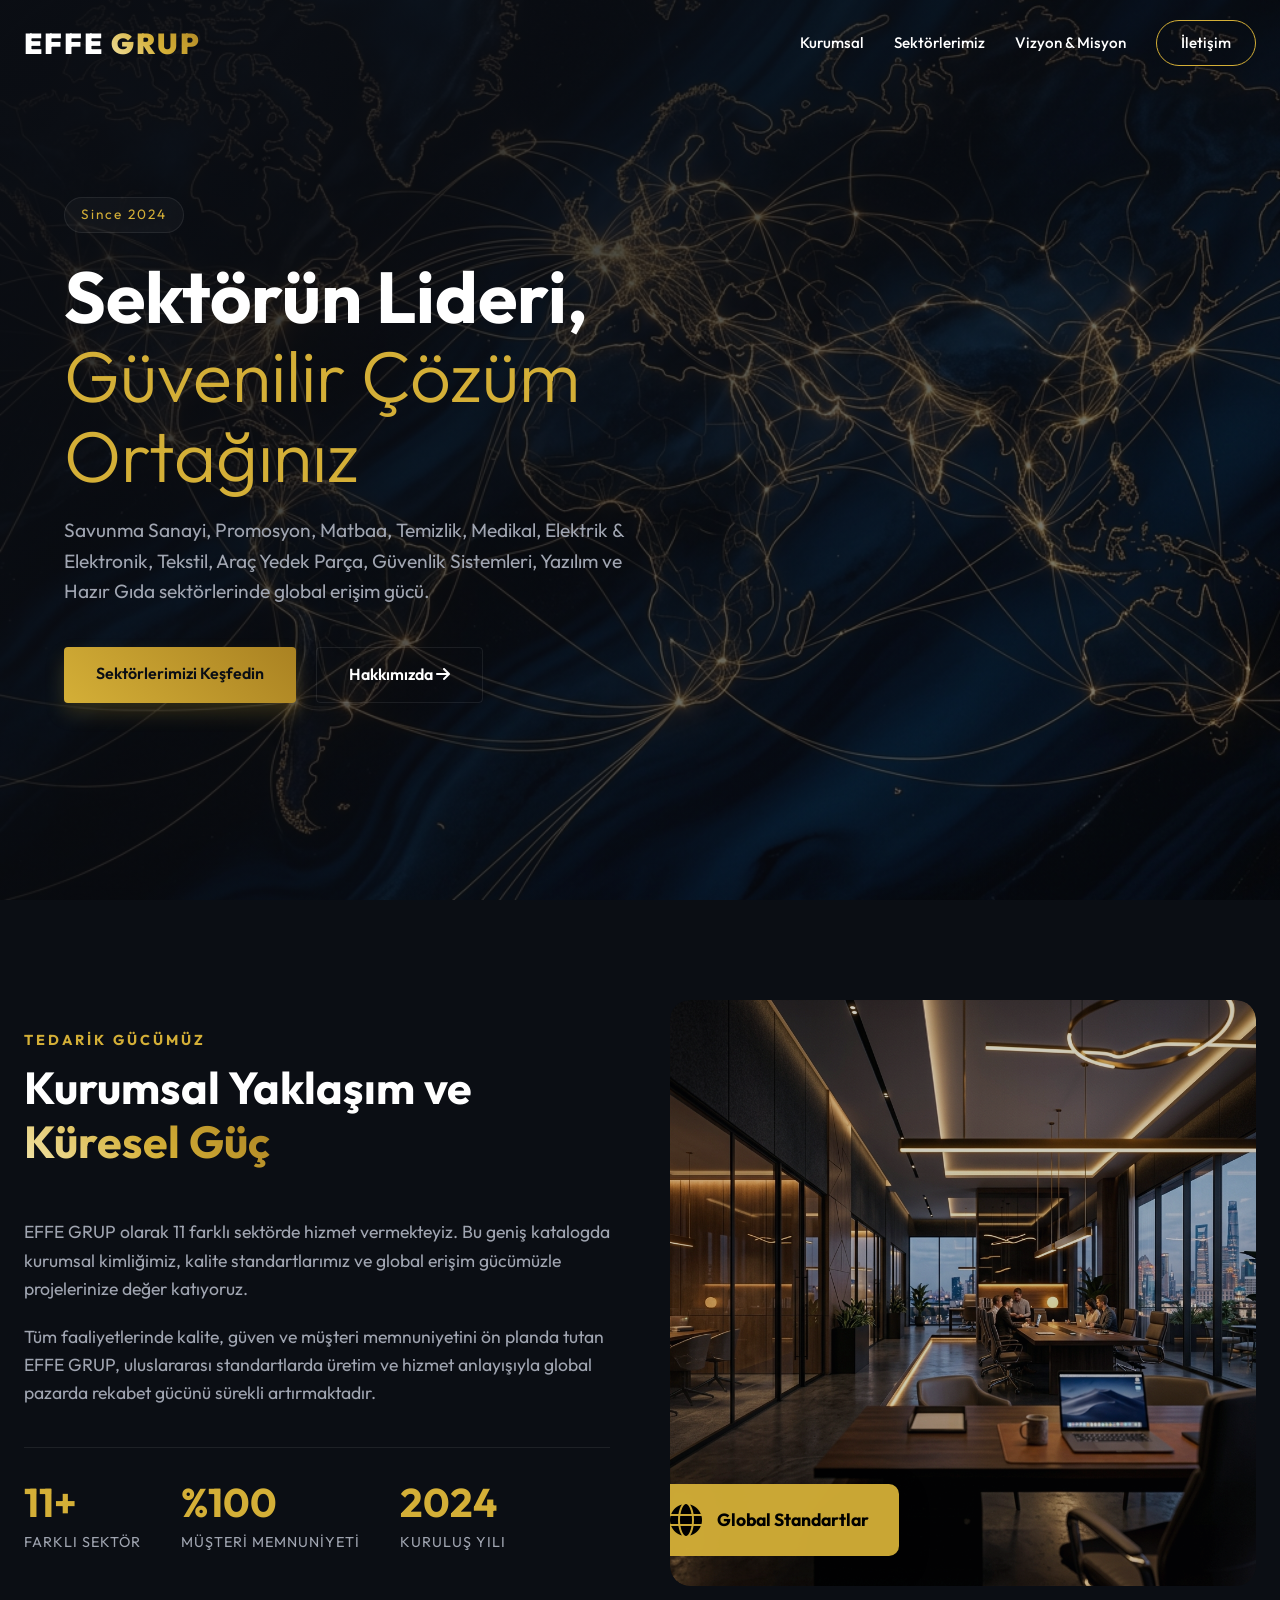
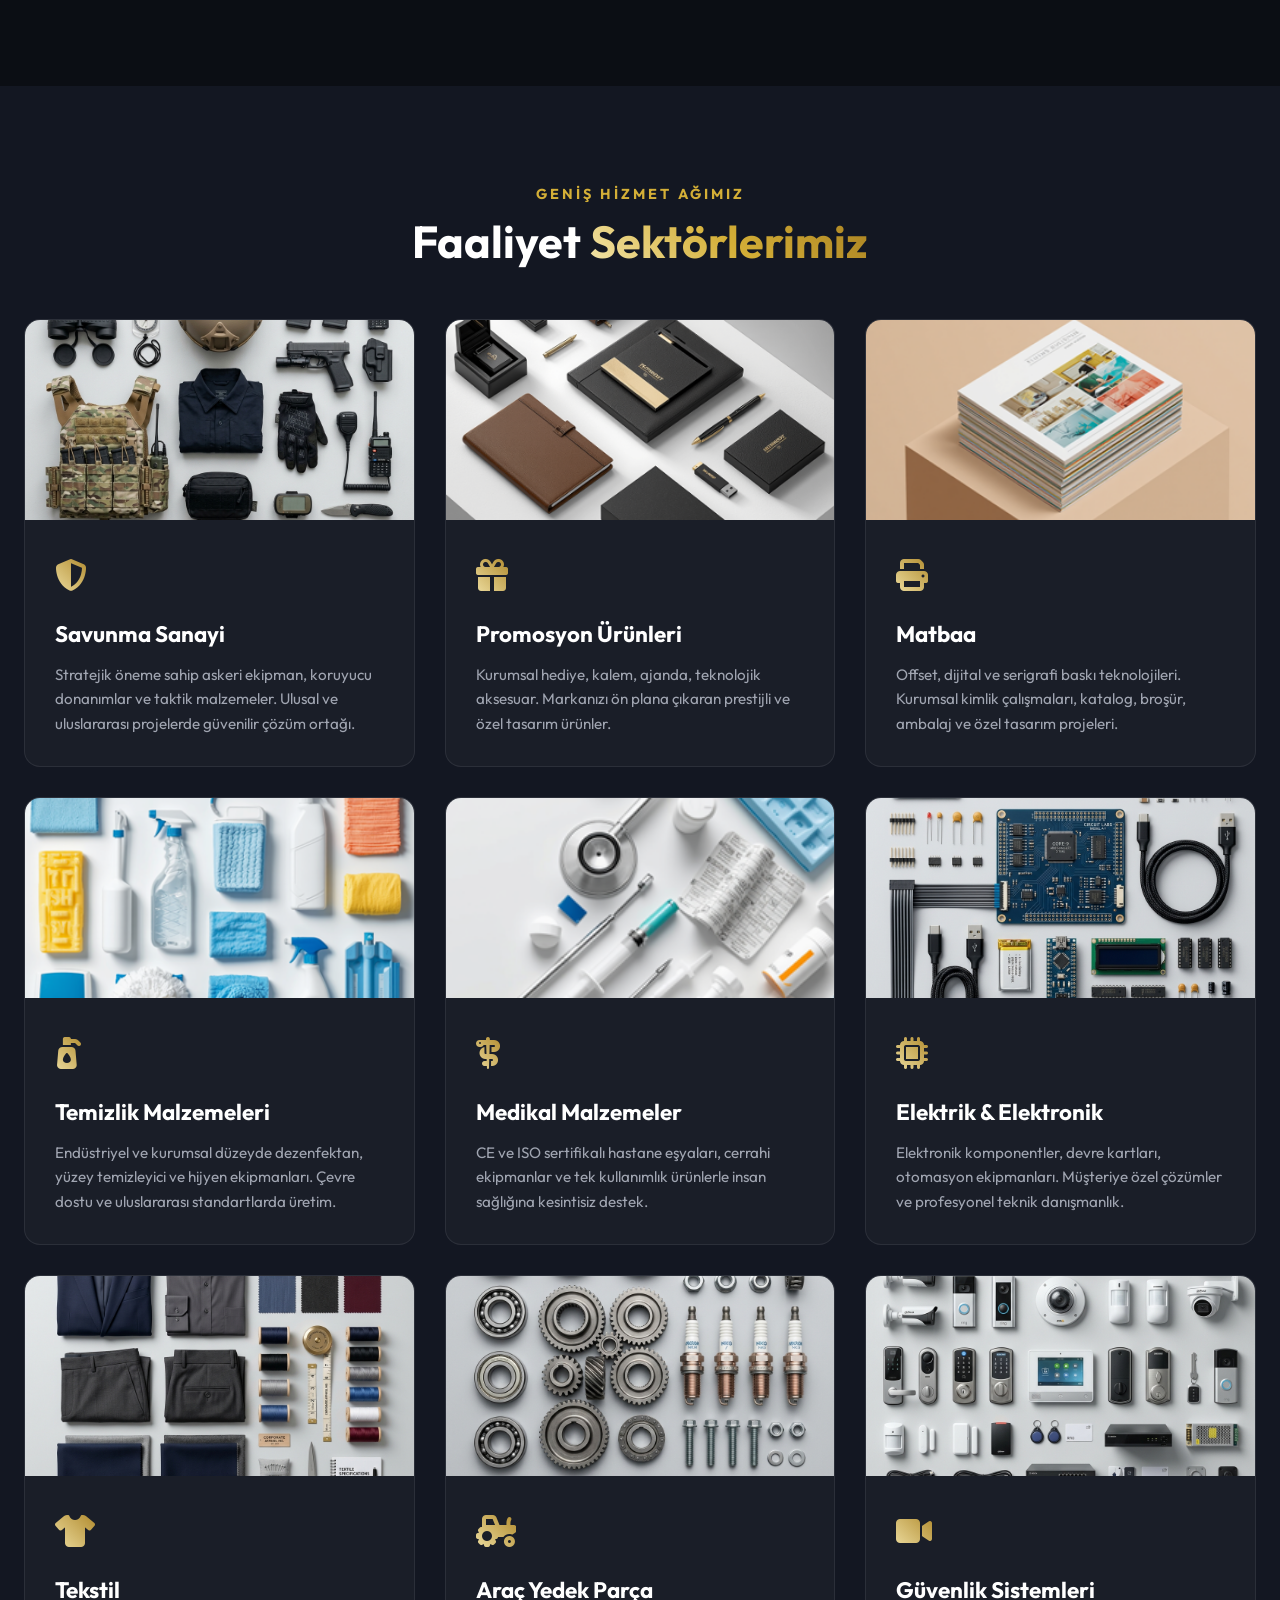
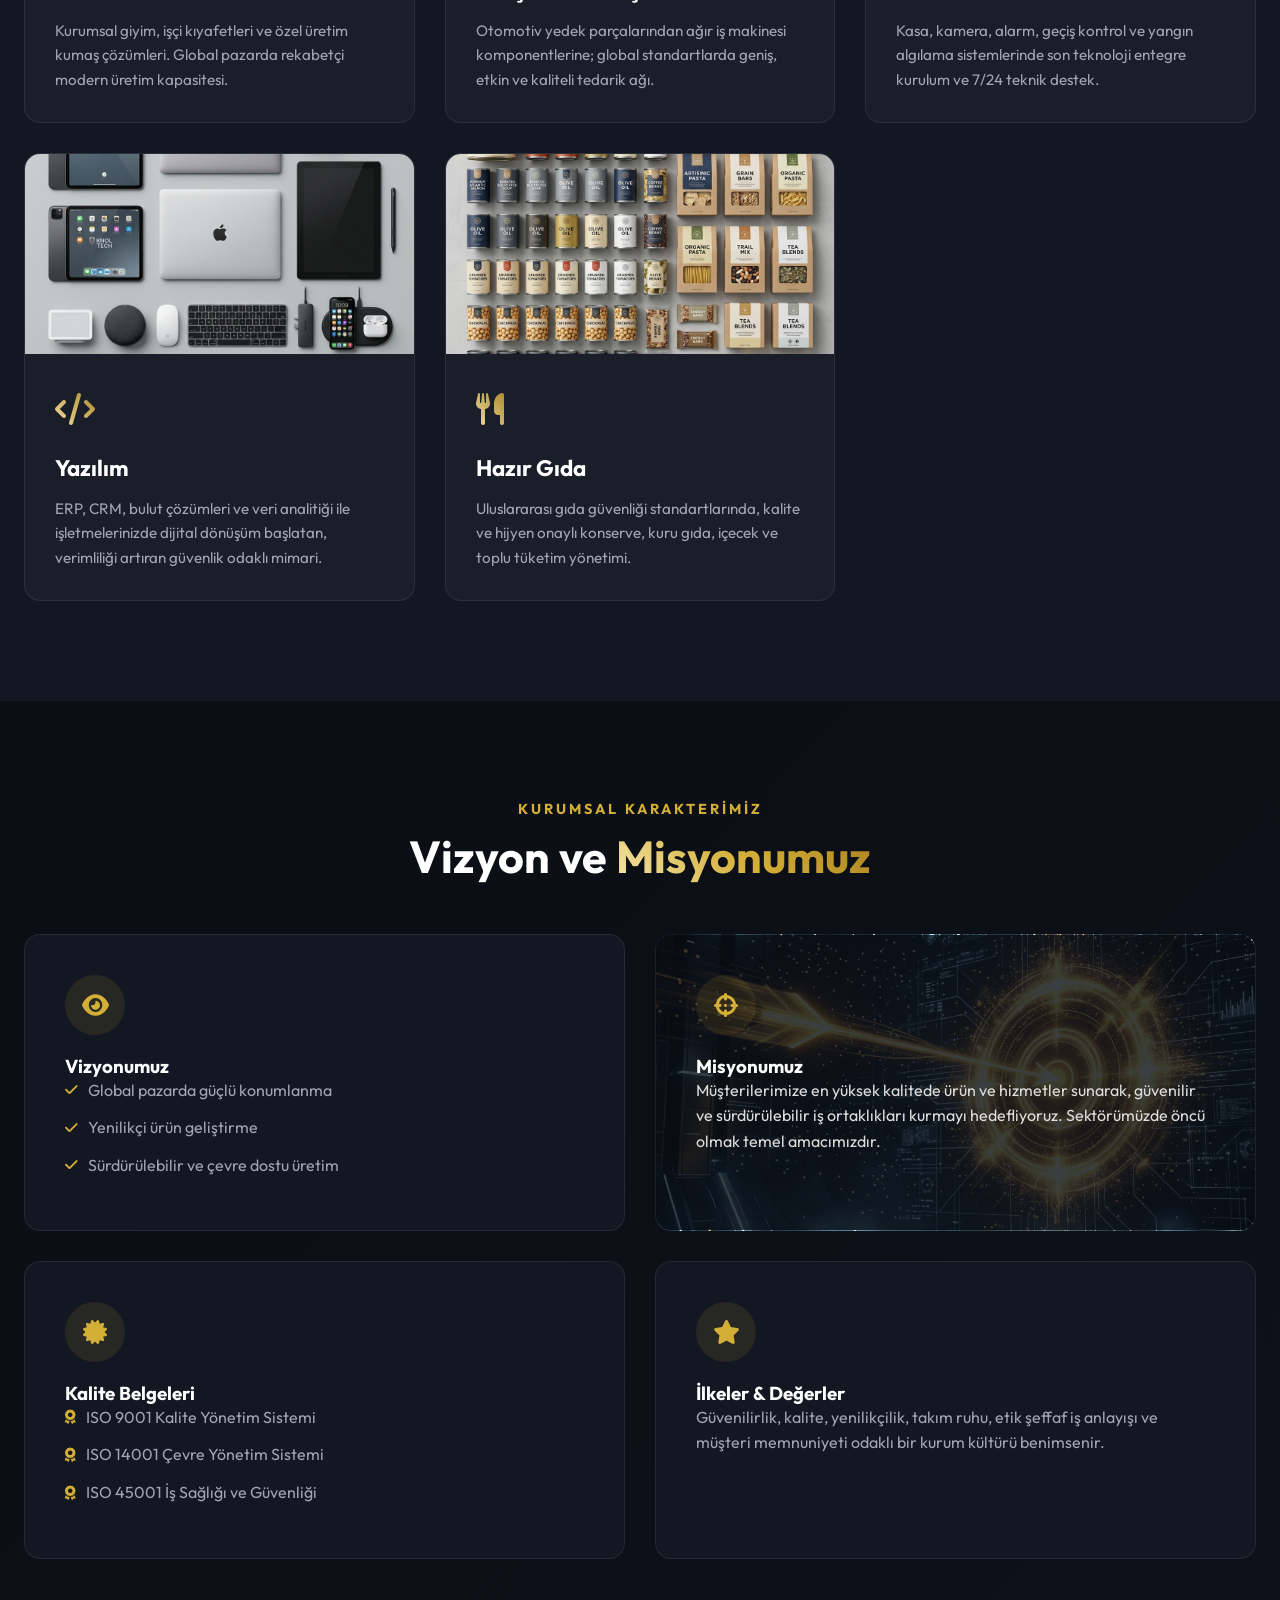
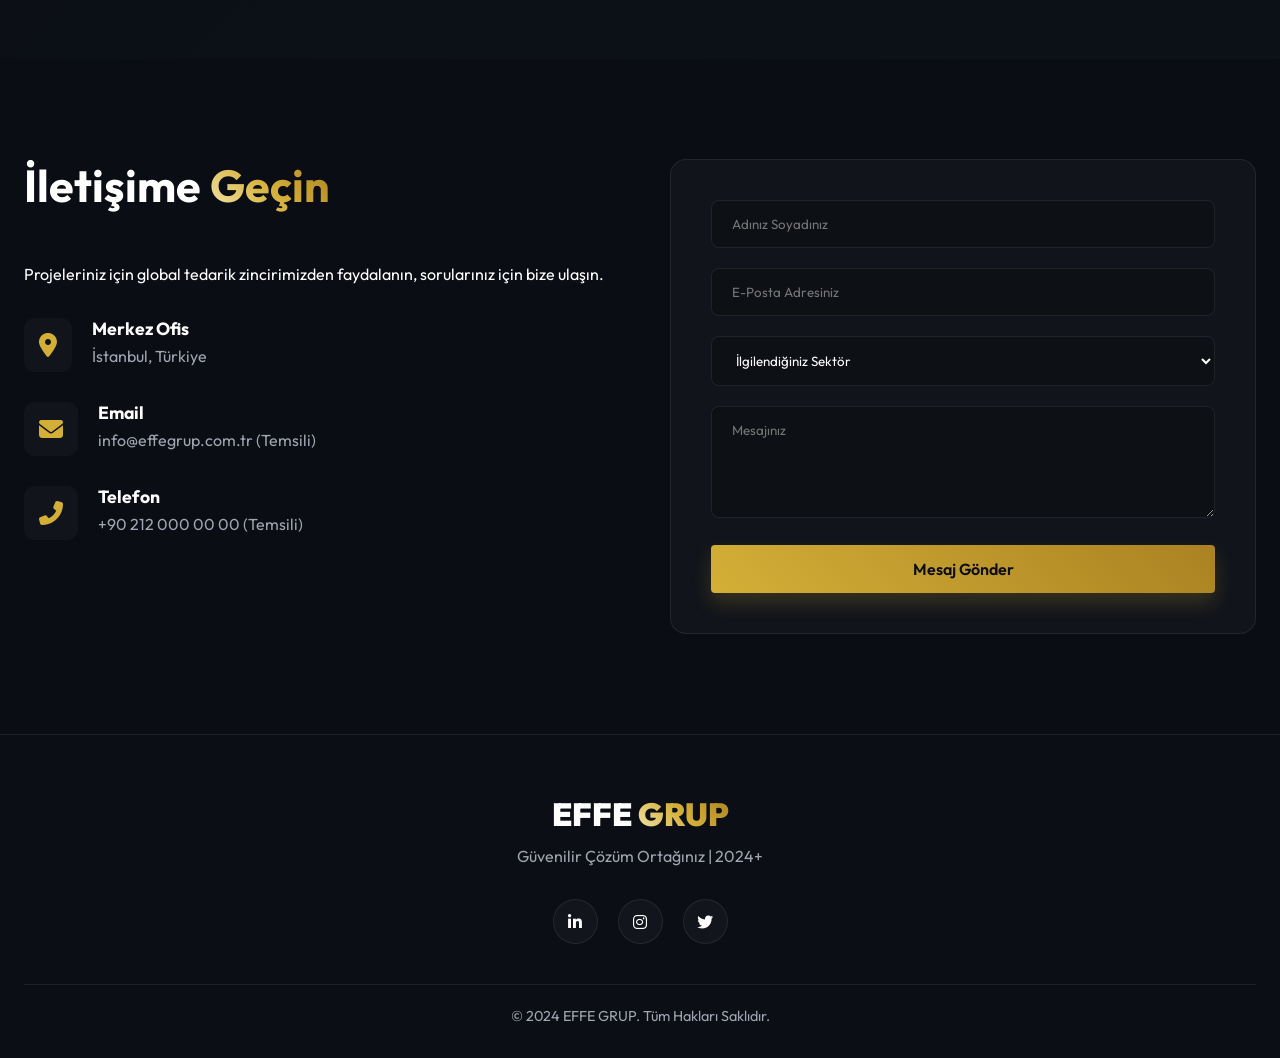
==== index.html @ 2f6cdb15 "Initial commit" ====
<!DOCTYPE html>
<html lang="tr">
<head>
    <meta charset="UTF-8">
    <meta name="viewport" content="width=device-width, initial-scale=1.0">
    <meta name="description" content="EFFE GRUP - Savunma Sanayi, Promosyon, Matbaa, Temizlik, Medikal, Elektrik & Elektronik, Tekstil, Araç Yedek Parça, Güvenlik Sistemleri, Yazılım ve Hazır Gıda sektörlerinde çözüm ortağınız.">
    <title>EFFE GRUP | Global Çözüm Ortağınız</title>
    
    <!-- Google Fonts -->
    <link rel="preconnect" href="https://fonts.googleapis.com">
    <link rel="preconnect" href="https://fonts.gstatic.com" crossorigin>
    <link href="https://fonts.googleapis.com/css2?family=Outfit:wght@300;400;500;700;900&display=swap" rel="stylesheet">
    
    <!-- Font Awesome -->
    <link rel="stylesheet" href="https://cdnjs.cloudflare.com/ajax/libs/font-awesome/6.4.0/css/all.min.css">
    
    <!-- Custom CSS -->
    <link rel="stylesheet" href="css/style.css">
</head>
<body>

    <!-- Navigation -->
    <nav class="navbar">
        <div class="nav-container">
            <a href="#" class="logo">
                <span class="logo-text">EFFE <span class="gold-text">GRUP</span></span>
            </a>
            <div class="nav-links">
                <a href="#kurumsal">Kurumsal</a>
                <a href="#sektorler">Sektörlerimiz</a>
                <a href="#vizyon">Vizyon & Misyon</a>
                <a href="#iletisim" class="btn-outline">İletişim</a>
            </div>
            <div class="mobile-menu-btn">
                <i class="fas fa-bars"></i>
            </div>
        </div>
    </nav>

    <!-- Mobile Nav -->
    <div class="mobile-nav">
        <a href="#kurumsal">Kurumsal</a>
        <a href="#sektorler">Sektörlerimiz</a>
        <a href="#vizyon">Vizyon & Misyon</a>
        <a href="#iletisim">İletişim</a>
    </div>

    <!-- Hero Section -->
    <header class="hero" id="home">
        <div class="hero-bg-overlay"></div>
        <div class="hero-content">
            <div class="badge fade-in-up">Since 2024</div>
            <h1 class="fade-in-up delay-1">Sektörün Lideri,<br><span>Güvenilir Çözüm Ortağınız</span></h1>
            <p class="fade-in-up delay-2">Savunma Sanayi, Promosyon, Matbaa, Temizlik, Medikal, Elektrik & Elektronik, Tekstil, Araç Yedek Parça, Güvenlik Sistemleri, Yazılım ve Hazır Gıda sektörlerinde global erişim gücü.</p>
            <div class="hero-buttons fade-in-up delay-3">
                <a href="#sektorler" class="btn-primary">Sektörlerimizi Keşfedin</a>
                <a href="#kurumsal" class="btn-secondary">Hakkımızda <i class="fas fa-arrow-right"></i></a>
            </div>
        </div>
    </header>

    <!-- Kurumsal (About) Section -->
    <section id="kurumsal" class="about section-padding">
        <div class="container">
            <div class="about-grid">
                <div class="about-text slide-in-left">
                    <h4 class="section-subtitle">TEDARİK GÜCÜMÜZ</h4>
                    <h2 class="section-title">Kurumsal Yaklaşım ve <span class="gold-text">Küresel Güç</span></h2>
                    <p class="about-desc">EFFE GRUP olarak 11 farklı sektörde hizmet vermekteyiz. Bu geniş katalogda kurumsal kimliğimiz, kalite standartlarımız ve global erişim gücümüzle projelerinize değer katıyoruz.</p>
                    <p class="about-desc">Tüm faaliyetlerinde kalite, güven ve müşteri memnuniyetini ön planda tutan EFFE GRUP, uluslararası standartlarda üretim ve hizmet anlayışıyla global pazarda rekabet gücünü sürekli artırmaktadır.</p>
                    <div class="about-stats">
                        <div class="stat-item">
                            <h3>11+</h3>
                            <p>Farklı Sektör</p>
                        </div>
                        <div class="stat-item">
                            <h3>%100</h3>
                            <p>Müşteri Memnuniyeti</p>
                        </div>
                        <div class="stat-item">
                            <h3>2024</h3>
                            <p>Kuruluş Yılı</p>
                        </div>
                    </div>
                </div>
                <div class="about-image slide-in-right">
                    <img src="assets/about_bg.png" alt="Effe Grup Kurumsal">
                    <div class="image-overlay"></div>
                    <div class="experience-badge">
                        <i class="fas fa-globe"></i>
                        <span>Global Standartlar</span>
                    </div>
                </div>
            </div>
        </div>
    </section>

    <!-- Sektörlerimiz Section -->
    <section id="sektorler" class="sectors section-padding bg-darker">
        <div class="container text-center">
            <h4 class="section-subtitle">GENİŞ HİZMET AĞIMIZ</h4>
            <h2 class="section-title">Faaliyet <span class="gold-text">Sektörlerimiz</span></h2>
            <div class="sector-grid">
                
                <!-- Sector 1 -->
                <div class="sector-card scale-in">
                    <div class="sector-card-image">
                        <img src="assets/savunma.png" alt="Savunma">
                    </div>
                    <div class="sector-card-content">
                        <div class="card-icon"><i class="fas fa-shield-halved"></i></div>
                        <h3>Savunma Sanayi</h3>
                        <p>Stratejik öneme sahip askeri ekipman, koruyucu donanımlar ve taktik malzemeler. Ulusal ve uluslararası projelerde güvenilir çözüm ortağı.</p>
                    </div>
                </div>
                
                <!-- Sector 2 -->
                <div class="sector-card scale-in">
                    <div class="sector-card-image">
                        <img src="assets/promosyon.png" alt="Promosyon Ürünleri">
                    </div>
                    <div class="sector-card-content">
                        <div class="card-icon"><i class="fas fa-gift"></i></div>
                        <h3>Promosyon Ürünleri</h3>
                        <p>Kurumsal hediye, kalem, ajanda, teknolojik aksesuar. Markanızı ön plana çıkaran prestijli ve özel tasarım ürünler.</p>
                    </div>
                </div>
                
                <!-- Sector 3 -->
                <div class="sector-card scale-in">
                    <div class="sector-card-image">
                        <img src="assets/matbaa.png" alt="Matbaa">
                    </div>
                    <div class="sector-card-content">
                        <div class="card-icon"><i class="fas fa-print"></i></div>
                        <h3>Matbaa</h3>
                        <p>Offset, dijital ve serigrafi baskı teknolojileri. Kurumsal kimlik çalışmaları, katalog, broşür, ambalaj ve özel tasarım projeleri.</p>
                    </div>
                </div>
                
                <!-- Sector 4 -->
                <div class="sector-card scale-in">
                    <div class="sector-card-image">
                        <img src="assets/temizlik_2.png" alt="Temizlik Malzemeleri">
                    </div>
                    <div class="sector-card-content">
                        <div class="card-icon"><i class="fas fa-pump-soap"></i></div>
                        <h3>Temizlik Malzemeleri</h3>
                        <p>Endüstriyel ve kurumsal düzeyde dezenfektan, yüzey temizleyici ve hijyen ekipmanları. Çevre dostu ve uluslararası standartlarda üretim.</p>
                    </div>
                </div>
                
                <!-- Sector 5 -->
                <div class="sector-card scale-in">
                    <div class="sector-card-image">
                        <img src="assets/medikal.png" alt="Medikal Malzemeler">
                    </div>
                    <div class="sector-card-content">
                        <div class="card-icon"><i class="fas fa-staff-snake"></i></div>
                        <h3>Medikal Malzemeler</h3>
                        <p>CE ve ISO sertifikalı hastane eşyaları, cerrahi ekipmanlar ve tek kullanımlık ürünlerle insan sağlığına kesintisiz destek.</p>
                    </div>
                </div>
                
                <!-- Sector 6 -->
                <div class="sector-card scale-in">
                    <div class="sector-card-image">
                        <img src="assets/elektronik.png" alt="Elektrik & Elektronik">
                    </div>
                    <div class="sector-card-content">
                        <div class="card-icon"><i class="fas fa-microchip"></i></div>
                        <h3>Elektrik & Elektronik</h3>
                        <p>Elektronik komponentler, devre kartları, otomasyon ekipmanları. Müşteriye özel çözümler ve profesyonel teknik danışmanlık.</p>
                    </div>
                </div>
                
                <!-- Sector 7 -->
                <div class="sector-card scale-in">
                    <div class="sector-card-image">
                        <img src="assets/tekstil.png" alt="Tekstil">
                    </div>
                    <div class="sector-card-content">
                        <div class="card-icon"><i class="fas fa-shirt"></i></div>
                        <h3>Tekstil</h3>
                        <p>Kurumsal giyim, işçi kıyafetleri ve özel üretim kumaş çözümleri. Global pazarda rekabetçi modern üretim kapasitesi.</p>
                    </div>
                </div>
                
                <!-- Sector 8 -->
                <div class="sector-card scale-in">
                    <div class="sector-card-image">
                        <img src="assets/arac.png" alt="Araç Yedek Parça">
                    </div>
                    <div class="sector-card-content">
                        <div class="card-icon"><i class="fas fa-tractor"></i></div>
                        <h3>Araç Yedek Parça</h3>
                        <p>Otomotiv yedek parçalarından ağır iş makinesi komponentlerine; global standartlarda geniş, etkin ve kaliteli tedarik ağı.</p>
                    </div>
                </div>
                
                <!-- Sector 9 -->
                <div class="sector-card scale-in">
                    <div class="sector-card-image">
                        <img src="assets/guvenlik.png" alt="Güvenlik Sistemleri">
                    </div>
                    <div class="sector-card-content">
                        <div class="card-icon"><i class="fas fa-video"></i></div>
                        <h3>Güvenlik Sistemleri</h3>
                        <p>Kasa, kamera, alarm, geçiş kontrol ve yangın algılama sistemlerinde son teknoloji entegre kurulum ve 7/24 teknik destek.</p>
                    </div>
                </div>
                
                <!-- Sector 10 -->
                <div class="sector-card scale-in">
                    <div class="sector-card-image">
                        <img src="assets/yazilim.png" alt="Yazılım">
                    </div>
                    <div class="sector-card-content">
                        <div class="card-icon"><i class="fas fa-code"></i></div>
                        <h3>Yazılım</h3>
                        <p>ERP, CRM, bulut çözümleri ve veri analitiği ile işletmelerinizde dijital dönüşüm başlatan, verimliliği artıran güvenlik odaklı mimari.</p>
                    </div>
                </div>
                
                <!-- Sector 11 -->
                <div class="sector-card scale-in">
                    <div class="sector-card-image">
                        <img src="assets/gida.png" alt="Hazır Gıda">
                    </div>
                    <div class="sector-card-content">
                        <div class="card-icon"><i class="fas fa-utensils"></i></div>
                        <h3>Hazır Gıda</h3>
                        <p>Uluslararası gıda güvenliği standartlarında, kalite ve hijyen onaylı konserve, kuru gıda, içecek ve toplu tüketim yönetimi.</p>
                    </div>
                </div>

            </div>
        </div>
    </section>

    <!-- Strategy / Vision / Mission -->
    <section id="vizyon" class="vision section-padding" style="background: url('assets/vision_bg.png') center/cover no-repeat fixed; position: relative;">
        <div class="hero-bg-overlay" style="background: linear-gradient(135deg, rgba(11,14,20,0.95) 0%, rgba(13,17,25,0.85) 100%);"></div>
        <div class="container" style="position: relative; z-index: 2;">
            
            <div class="text-center" style="margin-bottom: 50px;">
                <h4 class="section-subtitle fade-in-up">KURUMSAL KARAKTERİMİZ</h4>
                <h2 class="section-title fade-in-up delay-1">Vizyon ve <span class="gold-text">Misyonumuz</span></h2>
            </div>
            
            <div class="vision-grid">
                
                <div class="vision-box fade-in-up">
                    <div class="v-icon"><i class="fas fa-eye"></i></div>
                    <h3>Vizyonumuz</h3>
                    <ul class="check-list">
                        <li><i class="fas fa-check"></i> Global pazarda güçlü konumlanma</li>
                        <li><i class="fas fa-check"></i> Yenilikçi ürün geliştirme</li>
                        <li><i class="fas fa-check"></i> Sürdürülebilir ve çevre dostu üretim</li>
                    </ul>
                </div>
                
                <div class="vision-box fade-in-up delay-1" style="background: url('assets/mission_bg.png') center/cover no-repeat; overflow: hidden; position: relative;">
                    <div style="position: absolute; inset: 0; background: rgba(11,14,20,0.80); z-index: 1;"></div>
                    <div style="position: relative; z-index: 2;">
                        <div class="v-icon"><i class="fas fa-crosshairs"></i></div>
                        <h3>Misyonumuz</h3>
                        <p class="mission-text" style="color: #ddd;">Müşterilerimize en yüksek kalitede ürün ve hizmetler sunarak, güvenilir ve sürdürülebilir iş ortaklıkları kurmayı hedefliyoruz. Sektörümüzde öncü olmak temel amacımızdır.</p>
                    </div>
                </div>

                <div class="vision-box fade-in-up delay-2">
                    <div class="v-icon"><i class="fas fa-certificate"></i></div>
                    <h3>Kalite Belgeleri</h3>
                    <ul class="check-list">
                        <li><i class="fas fa-award"></i> ISO 9001 Kalite Yönetim Sistemi</li>
                        <li><i class="fas fa-award"></i> ISO 14001 Çevre Yönetim Sistemi</li>
                        <li><i class="fas fa-award"></i> ISO 45001 İş Sağlığı ve Güvenliği</li>
                    </ul>
                </div>
                
                <div class="vision-box fade-in-up delay-3">
                    <div class="v-icon"><i class="fas fa-star"></i></div>
                    <h3>İlkeler & Değerler</h3>
                    <p class="mission-text">Güvenilirlik, kalite, yenilikçilik, takım ruhu, etik şeffaf iş anlayışı ve müşteri memnuniyeti odaklı bir kurum kültürü benimsenir.</p>
                </div>

            </div>
        </div>
    </section>

    <!-- Contact Section -->
    <section id="iletisim" class="contact section-padding" style="background: url('assets/contact_bg.png') center/cover no-repeat fixed; position: relative;">
        <div class="hero-bg-overlay" style="background: rgba(11,14,20,0.85); backdrop-filter: blur(4px);"></div>
        <div class="container" style="position: relative; z-index: 2;">
            <div class="contact-wrapper">
                <div class="contact-info slide-in-left">
                    <h2 class="section-title">İletişime <span class="gold-text">Geçin</span></h2>
                    <p>Projeleriniz için global tedarik zincirimizden faydalanın, sorularınız için bize ulaşın.</p>
                    
                    <div class="info-items">
                        <div class="info-item">
                            <i class="fas fa-map-marker-alt"></i>
                            <div>
                                <h4>Merkez Ofis</h4>
                                <p>İstanbul, Türkiye</p>
                            </div>
                        </div>
                        <div class="info-item">
                            <i class="fas fa-envelope"></i>
                            <div>
                                <h4>Email</h4>
                                <p>info@effegrup.com.tr (Temsili)</p>
                            </div>
                        </div>
                        <div class="info-item">
                            <i class="fas fa-phone-alt"></i>
                            <div>
                                <h4>Telefon</h4>
                                <p>+90 212 000 00 00 (Temsili)</p>
                            </div>
                        </div>
                    </div>
                </div>
                
                <div class="contact-form-container slide-in-right">
                    <form class="contact-form">
                        <div class="form-group">
                            <input type="text" placeholder="Adınız Soyadınız" required>
                        </div>
                        <div class="form-group">
                            <input type="email" placeholder="E-Posta Adresiniz" required>
                        </div>
                        <div class="form-group">
                            <select required>
                                <option value="" disabled selected>İlgilendiğiniz Sektör</option>
                                <option value="savunma">Savunma Sanayi</option>
                                <option value="promosyon">Promosyon Ürünleri</option>
                                <option value="medikal">Medikal</option>
                                <option value="diger">Diğer</option>
                            </select>
                        </div>
                        <div class="form-group">
                            <textarea placeholder="Mesajınız" rows="5" required></textarea>
                        </div>
                        <button type="submit" class="btn-primary" style="width: 100%;">Mesaj Gönder</button>
                    </form>
                </div>
            </div>
        </div>
    </section>

    <!-- Footer -->
    <footer class="footer">
        <div class="container text-center">
            <h2 class="footer-logo">EFFE <span class="gold-text">GRUP</span></h2>
            <p class="footer-desc">Güvenilir Çözüm Ortağınız | 2024+</p>
            <div class="social-links">
                <a href="#"><i class="fab fa-linkedin-in"></i></a>
                <a href="#"><i class="fab fa-instagram"></i></a>
                <a href="#"><i class="fab fa-twitter"></i></a>
            </div>
            <div class="copyright">
                <p>&copy; 2024 EFFE GRUP. Tüm Hakları Saklıdır.</p>
            </div>
        </div>
    </footer>

    <script src="js/main.js"></script>
</body>
</html>
---- css/style.css ----
/* CSS Variables */
:root {
    --bg-main: #0B0E14; /* Deep obsidian blue/black */
    --bg-secondary: #131722;
    --gold: #D4AF37;
    --gold-light: #F3E5AB;
    --gold-dark: #AA8222;
    --text-primary: #FFFFFF;
    --text-secondary: #A0A5B1;
    --glass-bg: rgba(255, 255, 255, 0.03);
    --glass-border: rgba(255, 255, 255, 0.08);
    --transition: all 0.4s cubic-bezier(0.25, 0.8, 0.25, 1);
}

/* Reset & Base */
* {
    margin: 0;
    padding: 0;
    box-sizing: border-box;
    font-family: 'Outfit', sans-serif;
}

html {
    scroll-behavior: smooth;
}

body {
    background-color: var(--bg-main);
    color: var(--text-primary);
    line-height: 1.6;
    overflow-x: hidden;
}

h1, h2, h3, h4 {
    font-weight: 700;
    line-height: 1.2;
}

a {
    text-decoration: none;
    color: inherit;
    transition: var(--transition);
}

ul {
    list-style: none;
}

.container {
    max-width: 1280px;
    margin: 0 auto;
    padding: 0 24px;
}

.text-center {
    text-align: center;
}

.gold-text {
    color: var(--gold);
    display: inline-block;
    background: linear-gradient(45deg, var(--gold-light), var(--gold), var(--gold-dark));
    -webkit-background-clip: text;
    -webkit-text-fill-color: transparent;
}

.section-padding {
    padding: 100px 0;
}

.bg-darker {
    background-color: var(--bg-secondary);
}

/* Typography Utility */
.section-subtitle {
    font-size: 0.9rem;
    letter-spacing: 3px;
    color: var(--gold);
    text-transform: uppercase;
    margin-bottom: 12px;
}

.section-title {
    font-size: 2.8rem;
    margin-bottom: 50px;
}

/* Buttons */
.btn-primary, .btn-secondary, .btn-outline {
    display: inline-block;
    padding: 14px 32px;
    border-radius: 4px;
    font-weight: 600;
    font-size: 1rem;
    cursor: pointer;
    transition: var(--transition);
    border: none;
}

.btn-primary {
    background: linear-gradient(45deg, var(--gold), var(--gold-dark));
    color: var(--bg-main);
    box-shadow: 0 10px 20px rgba(212, 175, 55, 0.2);
}

.btn-primary:hover {
    transform: translateY(-3px);
    box-shadow: 0 15px 25px rgba(212, 175, 55, 0.4);
}

.btn-secondary {
    background: transparent;
    color: var(--text-primary);
    border: 1px solid var(--glass-border);
}

.btn-secondary:hover {
    background: var(--glass-bg);
    border-color: var(--gold);
    color: var(--gold);
}

.btn-outline {
    border: 1px solid var(--gold);
    color: var(--gold);
    padding: 10px 24px;
    border-radius: 50px;
}

.btn-outline:hover {
    background: var(--gold);
    color: var(--bg-main);
}

/* Navigation */
.navbar {
    position: fixed;
    top: 0;
    width: 100%;
    z-index: 1000;
    padding: 20px 0;
    transition: var(--transition);
    background: transparent;
}

.navbar.scrolled {
    background: rgba(11, 14, 20, 0.9);
    backdrop-filter: blur(10px);
    padding: 15px 0;
    box-shadow: 0 4px 30px rgba(0, 0, 0, 0.5);
    border-bottom: 1px solid var(--glass-border);
}

.nav-container {
    display: flex;
    justify-content: space-between;
    align-items: center;
    max-width: 1280px;
    margin: 0 auto;
    padding: 0 24px;
}

.logo-text {
    font-size: 1.8rem;
    font-weight: 900;
    letter-spacing: 2px;
}

.nav-links {
    display: flex;
    gap: 30px;
    align-items: center;
}

.nav-links a {
    font-size: 0.95rem;
    font-weight: 500;
    color: var(--text-primary);
}

.nav-links a:hover {
    color: var(--gold);
}

.mobile-menu-btn {
    display: none;
    font-size: 1.5rem;
    cursor: pointer;
    color: var(--gold);
}

.mobile-nav {
    position: fixed;
    top: 0;
    right: -100%;
    width: 300px;
    height: 100vh;
    background: var(--bg-secondary);
    z-index: 999;
    padding-top: 100px;
    box-shadow: -10px 0 30px rgba(0,0,0,0.5);
    transition: var(--transition);
    display: flex;
    flex-direction: column;
    align-items: center;
    gap: 30px;
}

.mobile-nav.active {
    right: 0;
}

.mobile-nav a {
    font-size: 1.2rem;
    font-weight: 600;
}

/* Hero Section */
.hero {
    height: 100vh;
    min-height: 700px;
    display: flex;
    align-items: center;
    position: relative;
    background: url('../assets/hero_bg.png') center/cover no-repeat;
}

.hero-bg-overlay {
    position: absolute;
    inset: 0;
    background: linear-gradient(135deg, rgba(11,14,20,0.95) 0%, rgba(11,14,20,0.4) 100%);
    z-index: 1;
}

.hero-content {
    position: relative;
    z-index: 2;
    max-width: 800px;
    padding: 0 5%;
}

.badge {
    display: inline-block;
    padding: 6px 16px;
    background: var(--glass-bg);
    border: 1px solid var(--glass-border);
    border-radius: 50px;
    font-size: 0.85rem;
    letter-spacing: 2px;
    margin-bottom: 24px;
    color: var(--gold);
}

.hero h1 {
    font-size: 4.5rem;
    margin-bottom: 20px;
    line-height: 1.1;
}

.hero h1 span {
    color: var(--gold);
    font-weight: 300;
}

.hero p {
    font-size: 1.2rem;
    color: var(--text-secondary);
    margin-bottom: 40px;
    max-width: 600px;
}

.hero-buttons {
    display: flex;
    gap: 20px;
}

/* About Section */
.about-grid {
    display: grid;
    grid-template-columns: 1fr 1fr;
    gap: 60px;
    align-items: center;
}

.about-desc {
    font-size: 1.1rem;
    color: var(--text-secondary);
    margin-bottom: 20px;
}

.about-stats {
    display: flex;
    gap: 40px;
    margin-top: 40px;
    border-top: 1px solid var(--glass-border);
    padding-top: 30px;
}

.stat-item h3 {
    font-size: 2.5rem;
    color: var(--gold);
    margin-bottom: 5px;
}

.stat-item p {
    font-size: 0.9rem;
    color: var(--text-secondary);
    text-transform: uppercase;
    letter-spacing: 1px;
}

.about-image {
    position: relative;
    border-radius: 20px;
    overflow: hidden;
}

.about-image img {
    width: 100%;
    height: auto;
    display: block;
    border-radius: 20px;
    opacity: 0.8;
}

.experience-badge {
    position: absolute;
    bottom: 30px;
    left: -30px;
    background: rgba(212, 175, 55, 0.95);
    backdrop-filter: blur(10px);
    padding: 20px 30px;
    border-radius: 10px;
    color: #000;
    display: flex;
    align-items: center;
    gap: 15px;
    font-weight: 700;
    font-size: 1.1rem;
    box-shadow: 0 10px 30px rgba(0,0,0,0.3);
}

.experience-badge i {
    font-size: 2rem;
}

/* Sectors Section */
.sector-grid {
    display: grid;
    grid-template-columns: repeat(auto-fit, minmax(300px, 1fr));
    gap: 30px;
    margin-top: 50px;
}

.sector-card {
    background: var(--glass-bg);
    border: 1px solid var(--glass-border);
    border-radius: 16px;
    text-align: left;
    transition: var(--transition);
    position: relative;
    overflow: hidden;
    display: flex;
    flex-direction: column;
}

.sector-card-image {
    width: 100%;
    height: 200px;
    background-color: rgba(255,255,255,0.02);
    position: relative;
    overflow: hidden;
}

.sector-card-image img {
    width: 100%;
    height: 100%;
    object-fit: cover;
    transition: var(--transition);
}

.sector-card:hover .sector-card-image img {
    transform: scale(1.1);
}

.sector-card-content {
    padding: 30px;
    flex-grow: 1;
}

.sector-card::before {
    content: '';
    position: absolute;
    top: 0;
    left: 0;
    width: 2px;
    height: 0;
    background: var(--gold);
    transition: var(--transition);
    z-index: 10;
}

.sector-card:hover::before {
    height: 100%;
}

.sector-card:hover {
    transform: translateY(-10px);
    background: rgba(255,255,255,0.05);
    border-color: rgba(212, 175, 55, 0.3);
    box-shadow: 0 20px 40px rgba(0,0,0,0.4);
}

.card-icon {
    font-size: 2rem;
    color: var(--gold);
    margin-bottom: 20px;
    background: linear-gradient(45deg, var(--gold-light), var(--gold-dark));
    -webkit-background-clip: text;
    -webkit-text-fill-color: transparent;
    display: inline-block;
}

.sector-card h3 {
    font-size: 1.4rem;
    margin-bottom: 15px;
}

.sector-card p {
    color: var(--text-secondary);
    font-size: 0.95rem;
}

/* Vision / Mission */
.vision-grid {
    display: grid;
    grid-template-columns: repeat(2, 1fr);
    gap: 30px;
}

.vision-box {
    background: var(--bg-secondary);
    padding: 40px;
    border-radius: 16px;
    border: 1px solid var(--glass-border);
    transition: var(--transition);
}

.vision-box:hover {
    border-color: var(--gold);
}

.v-icon {
    width: 60px;
    height: 60px;
    background: rgba(212, 175, 55, 0.1);
    border-radius: 50%;
    display: flex;
    align-items: center;
    justify-content: center;
    font-size: 1.5rem;
    color: var(--gold);
    margin-bottom: 20px;
}

.check-list li {
    margin-bottom: 12px;
    color: var(--text-secondary);
    display: flex;
    align-items: center;
    gap: 10px;
}

.check-list i {
    color: var(--gold);
    font-size: 0.9rem;
}

.mission-text {
    color: var(--text-secondary);
}

/* Contact Section */
.contact-wrapper {
    display: grid;
    grid-template-columns: 1fr 1fr;
    gap: 60px;
}

.info-item {
    display: flex;
    align-items: flex-start;
    gap: 20px;
    margin-top: 30px;
}

.info-item i {
    font-size: 1.5rem;
    color: var(--gold);
    padding: 15px;
    background: var(--glass-bg);
    border-radius: 10px;
}

.info-item h4 {
    margin-bottom: 5px;
    font-size: 1.1rem;
}

.info-item p {
    color: var(--text-secondary);
}

.contact-form-container {
    background: var(--glass-bg);
    border: 1px solid var(--glass-border);
    padding: 40px;
    border-radius: 16px;
}

.form-group {
    margin-bottom: 20px;
}

.form-group input, 
.form-group select, 
.form-group textarea {
    width: 100%;
    padding: 15px 20px;
    background: rgba(0,0,0,0.2);
    border: 1px solid var(--glass-border);
    border-radius: 8px;
    color: var(--text-primary);
    outline: none;
    transition: var(--transition);
    font-family: 'Outfit', sans-serif;
}

.form-group input:focus, 
.form-group select:focus, 
.form-group textarea:focus {
    border-color: var(--gold);
    background: rgba(0,0,0,0.4);
}

/* Footer */
.footer {
    border-top: 1px solid var(--glass-border);
    padding: 60px 0 30px;
}

.footer-logo {
    font-size: 2rem;
    font-weight: 900;
    margin-bottom: 10px;
}

.footer-desc {
    color: var(--text-secondary);
    margin-bottom: 30px;
}

.social-links {
    display: flex;
    justify-content: center;
    gap: 20px;
    margin-bottom: 40px;
}

.social-links a {
    width: 45px;
    height: 45px;
    border-radius: 50%;
    background: var(--glass-bg);
    display: flex;
    align-items: center;
    justify-content: center;
    border: 1px solid var(--glass-border);
}

.social-links a:hover {
    background: var(--gold);
    color: var(--bg-main);
    transform: translateY(-5px);
}

.copyright {
    color: var(--text-secondary);
    font-size: 0.9rem;
    border-top: 1px solid var(--glass-border);
    padding-top: 20px;
}

/* Animations */
.fade-in-up {
    opacity: 0;
    transform: translateY(30px);
    transition: opacity 0.8s ease, transform 0.8s ease;
}

.fade-in-up.active {
    opacity: 1;
    transform: translateY(0);
}

.slide-in-left {
    opacity: 0;
    transform: translateX(-50px);
    transition: opacity 0.8s ease, transform 0.8s ease;
}

.slide-in-right {
    opacity: 0;
    transform: translateX(50px);
    transition: opacity 0.8s ease, transform 0.8s ease;
}

.slide-in-left.active, .slide-in-right.active {
    opacity: 1;
    transform: translateX(0);
}

.scale-in {
    opacity: 0;
    transform: scale(0.9);
    transition: opacity 0.6s ease, transform 0.6s ease;
}

.scale-in.active {
    opacity: 1;
    transform: scale(1);
}

.delay-1 { transition-delay: 0.2s; }
.delay-2 { transition-delay: 0.4s; }
.delay-3 { transition-delay: 0.6s; }

/* Responsive */
@media (max-width: 992px) {
    .container {
        padding: 0 20px;
    }
    
    .section-padding {
        padding: 60px 0;
    }

    .about-grid, .vision-grid, .contact-wrapper {
        grid-template-columns: 1fr;
        gap: 30px;
    }
    
    .hero {
        min-height: 100vh; /* Allow it to take up the screen but no fixed large height */
    }

    .hero h1 {
        font-size: 3rem;
    }

    .experience-badge {
        left: 10px;
        bottom: 10px;
        font-size: 0.85rem;
        padding: 12px 15px;
        gap: 10px;
    }
    
    .about-stats {
        gap: 15px;
        flex-wrap: wrap;
        justify-content: center;
        text-align: center;
        margin-top: 25px;
        padding-top: 20px;
    }
}

@media (max-width: 768px) {
    .section-padding {
        padding: 40px 0;
    }

    .nav-links {
        display: none;
    }
    
    .mobile-menu-btn {
        display: block;
    }
    
    .hero h1 {
        font-size: 2rem;
        margin-bottom: 10px;
    }
    
    .hero p {
        font-size: 0.95rem;
        margin-bottom: 20px;
    }
    
    .hero-buttons {
        flex-direction: column;
        gap: 10px;
        width: 100%;
    }
    
    .btn-primary, .btn-secondary, .btn-outline {
        width: 100%;
        text-align: center;
        padding: 12px 20px;
        font-size: 0.95rem;
    }
    
    .section-title {
        font-size: 1.8rem;
        margin-bottom: 25px;
    }
    
    .sector-grid {
        grid-template-columns: 1fr;
        gap: 15px;
        margin-top: 30px;
    }
    
    .sector-card-image {
        height: 160px; /* Reduced from 200px */
    }
    
    .sector-card-content {
        padding: 20px 15px; /* Reduced from 30px */
    }
    
    .sector-card h3 {
        font-size: 1.25rem;
        margin-bottom: 10px;
    }
    
    .sector-card p {
        font-size: 0.9rem;
    }
    
    .card-icon {
        font-size: 1.8rem;
        margin-bottom: 15px;
    }
    
    .mobile-nav {
        width: 100%;
    }
    
    .info-item {
        flex-direction: column;
        align-items: center;
        text-align: center;
        margin-top: 20px;
    }
    
    .contact-info {
        text-align: center;
    }
    
    .contact-wrapper {
        gap: 25px;
    }
    
    .contact-form-container {
        padding: 20px;
    }
}

@media (max-width: 480px) {
    .section-padding {
        padding: 35px 0;
    }

    .hero h1 {
        font-size: 1.6rem;
    }
    
    .hero p {
        font-size: 0.9rem;
    }
    
    .section-title {
        font-size: 1.5rem;
        margin-bottom: 20px;
    }
    
    .stat-item h3 {
        font-size: 1.8rem;
    }
    
    .stat-item p {
        font-size: 0.8rem;
    }
    
    .sector-card-image {
        height: 140px; /* Super small for phone screens */
    }
    
    .sector-card-content {
        padding: 15px;
    }
    
    .vision-grid {
        gap: 15px;
    }
    
    .vision-box {
        padding: 15px;
    }
    
    .vision-box h3 {
        font-size: 1.15rem;
    }
    
    .check-list li, .mission-text {
        font-size: 0.85rem;
    }
    
    .v-icon {
        width: 45px;
        height: 45px;
        font-size: 1.2rem;
        margin-bottom: 15px;
    }
    
    .form-group input, 
    .form-group select, 
    .form-group textarea {
        padding: 12px 15px;
        font-size: 0.9rem;
    }
    
    .footer {
        padding: 30px 0 15px;
    }
    
    .footer-logo {
        font-size: 1.6rem;
    }
}
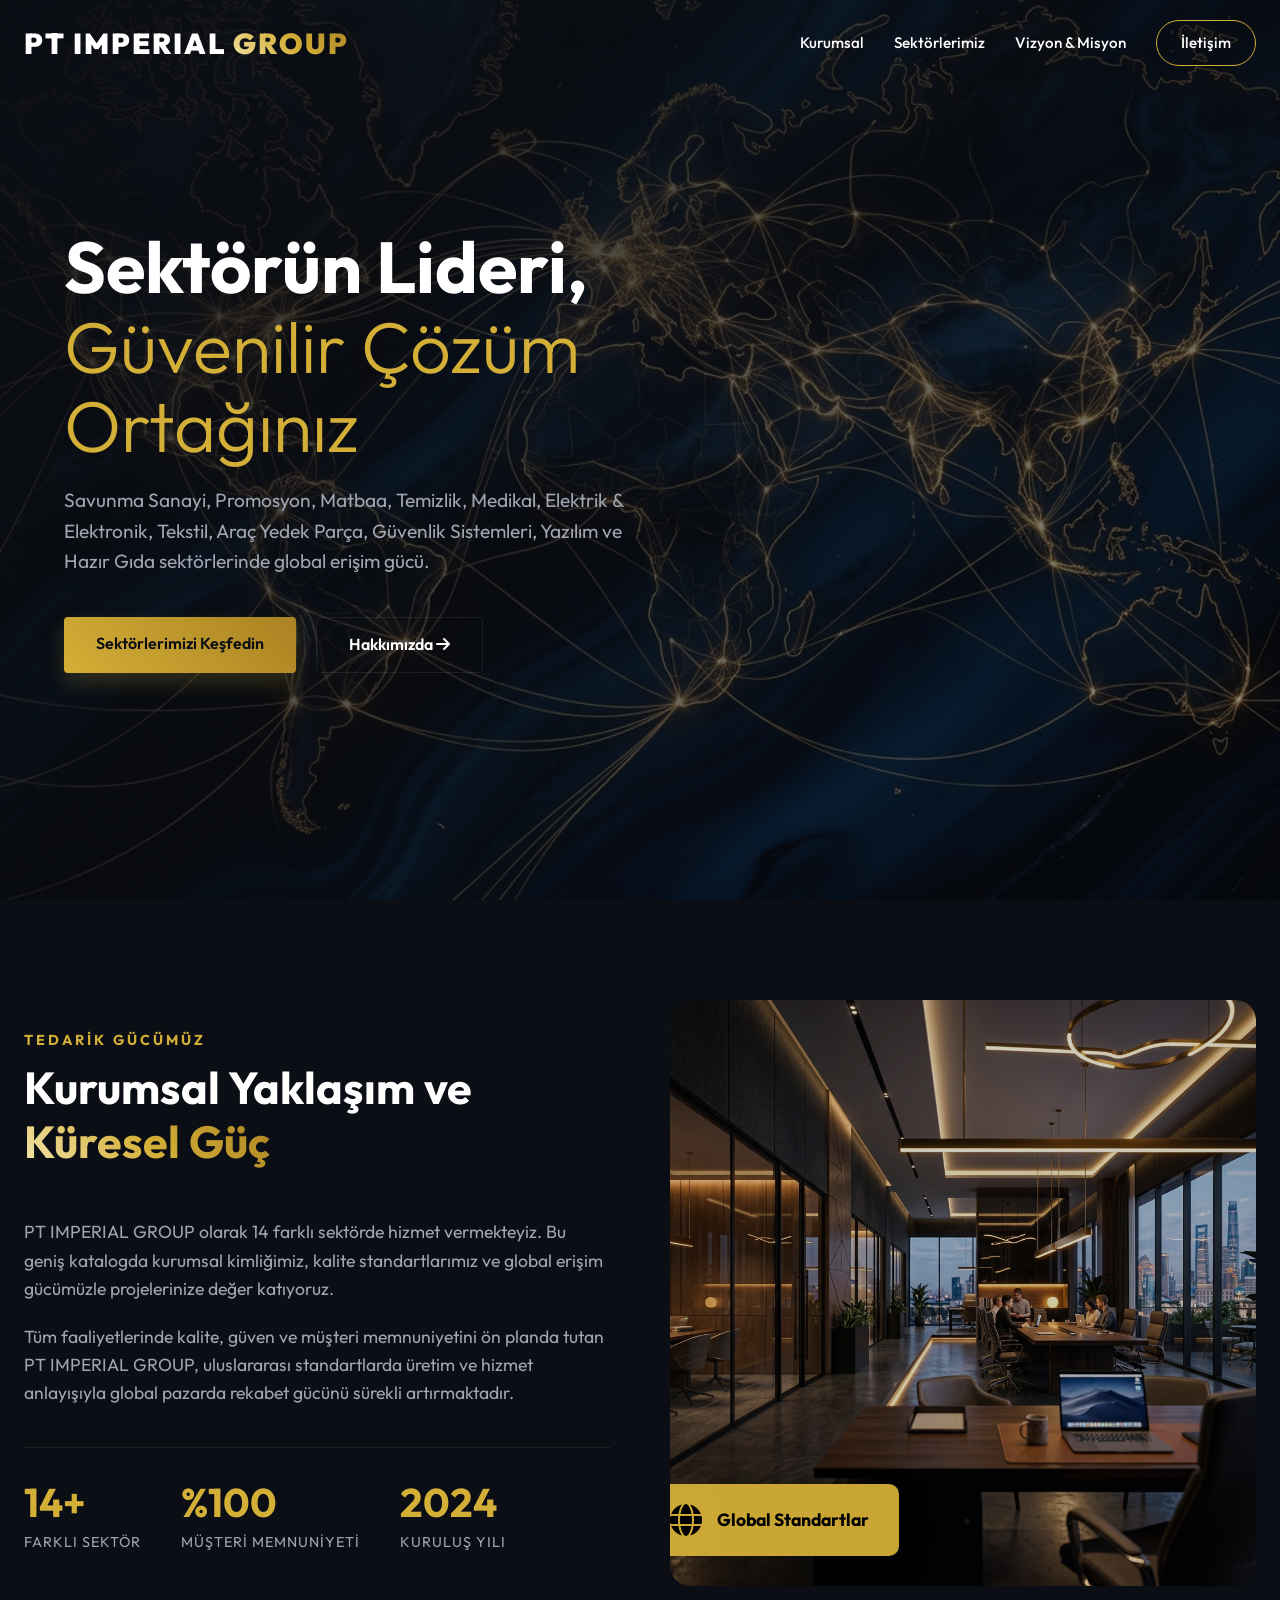
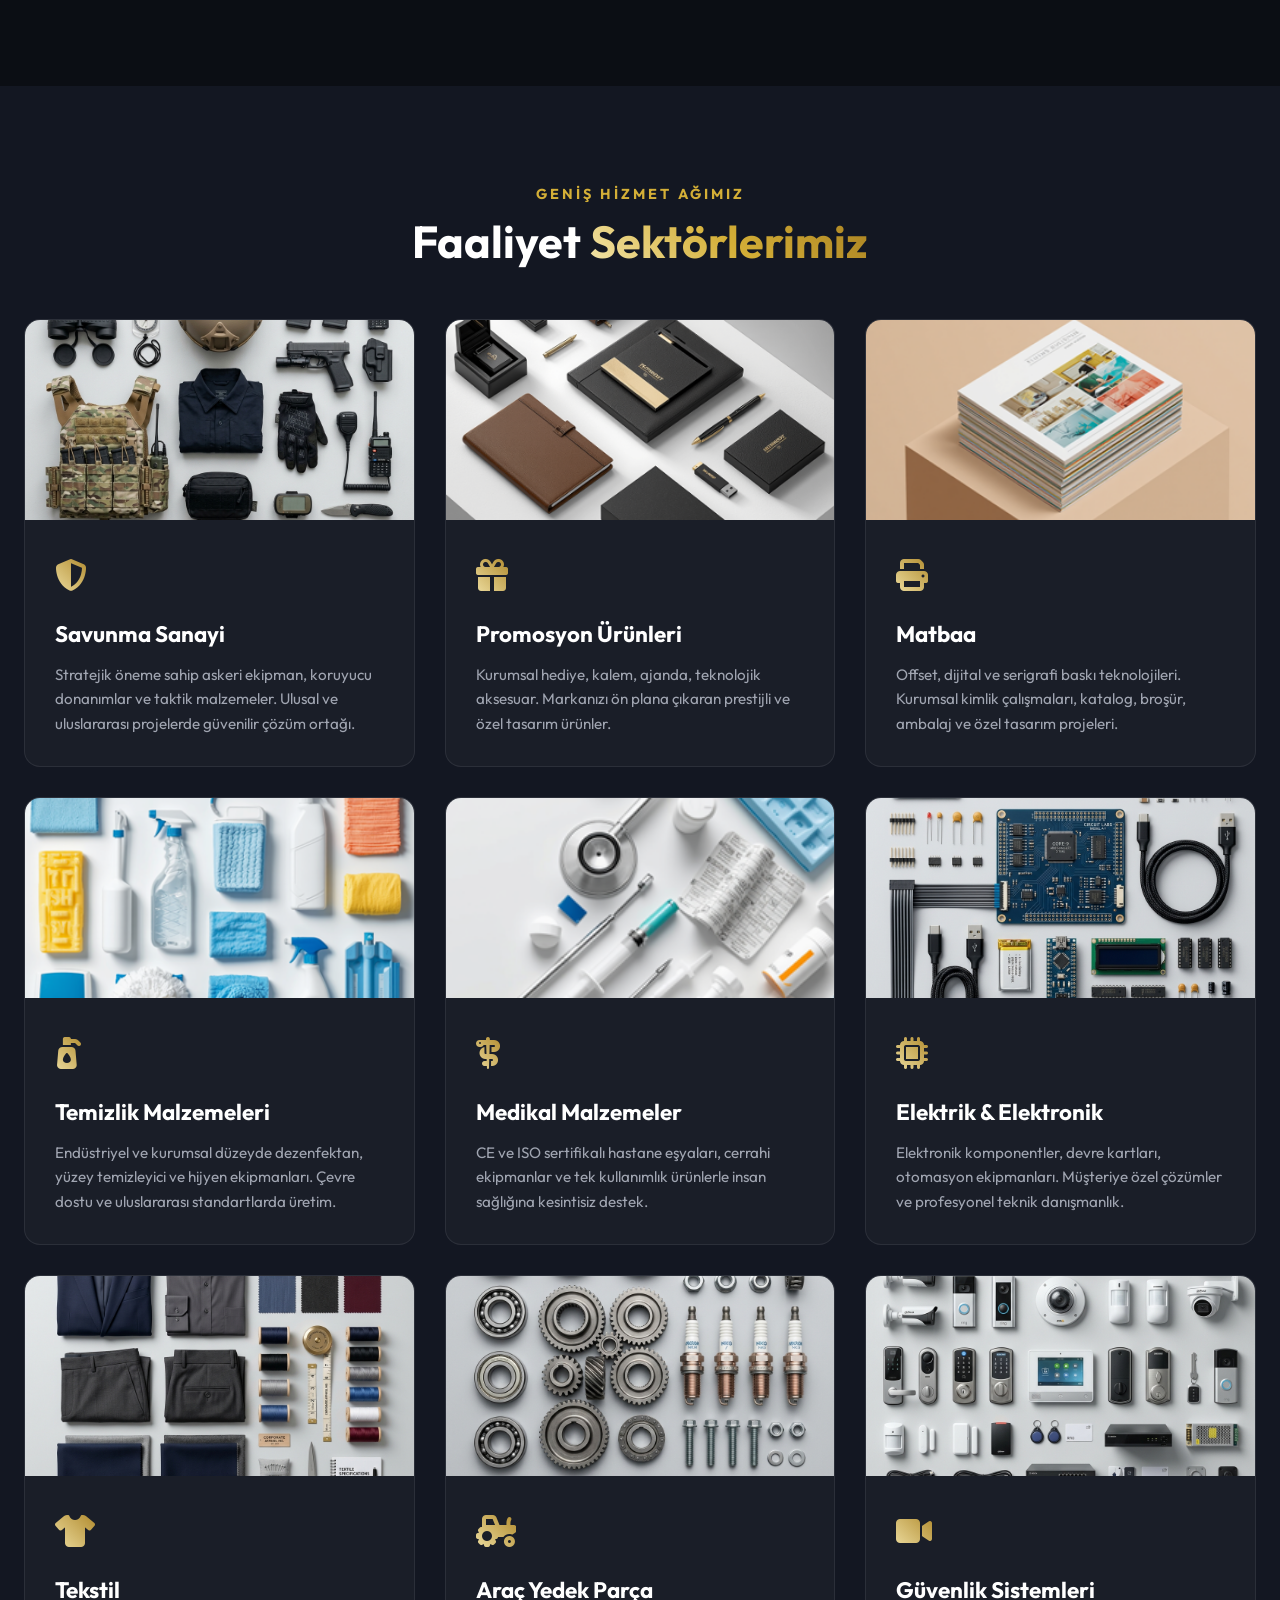
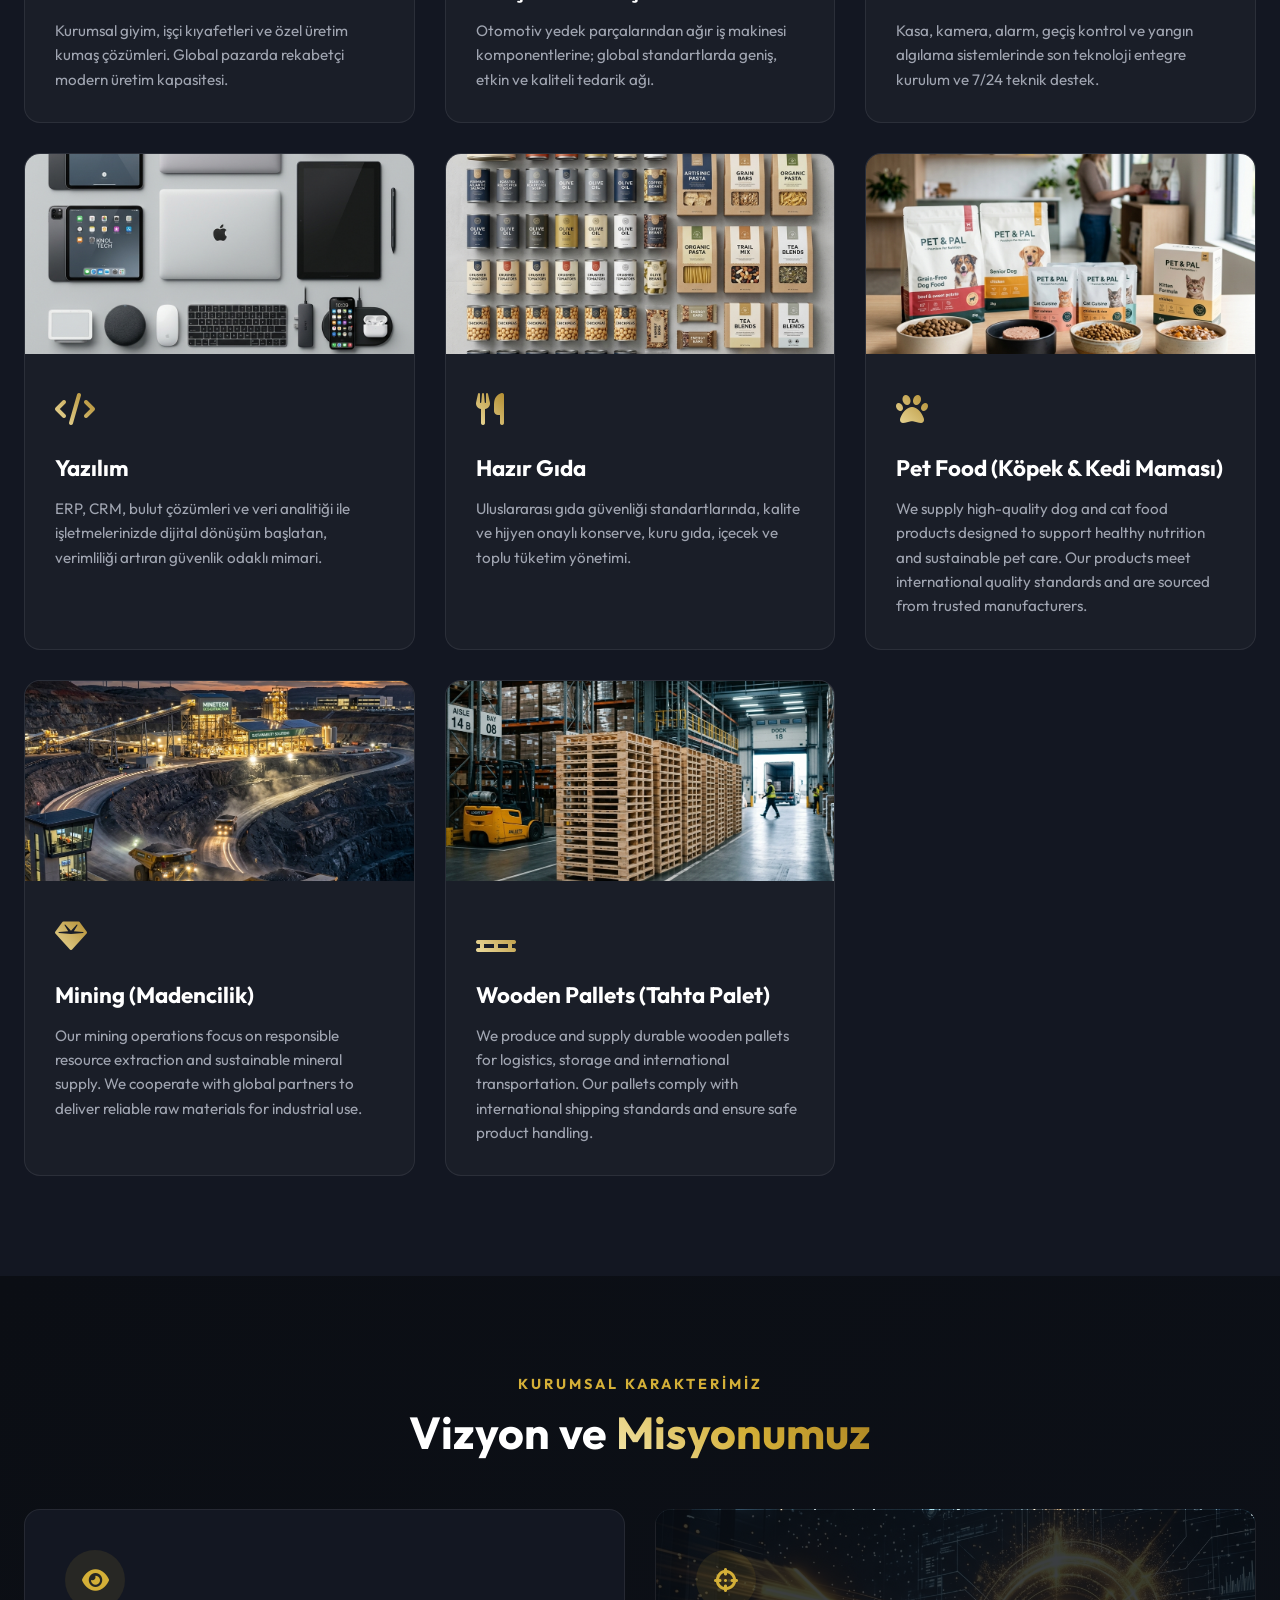
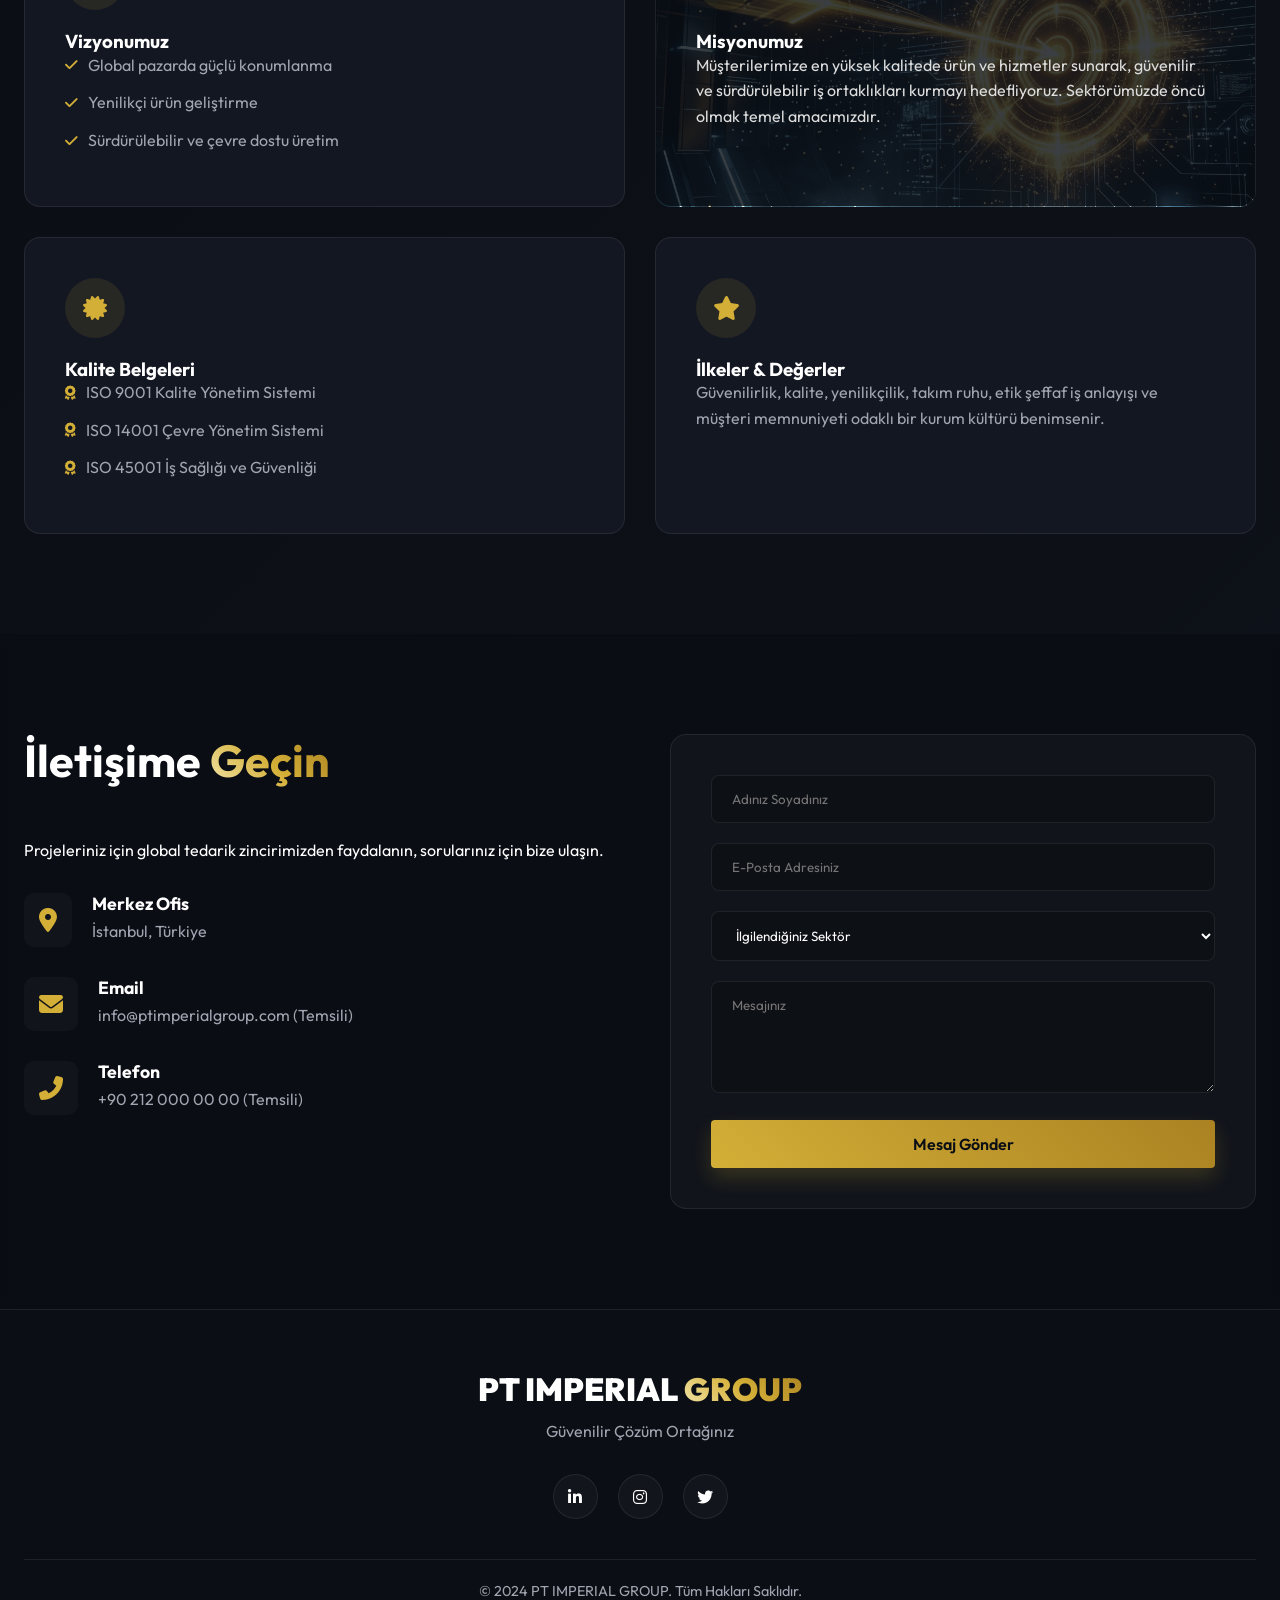
==== commit 4970e5c7: "Add new sectors and update company to PT IMPERIAL GROUP" ====
--- a/index.html
+++ b/index.html
@@ -3,8 +3,8 @@
 <head>
     <meta charset="UTF-8">
     <meta name="viewport" content="width=device-width, initial-scale=1.0">
-    <meta name="description" content="EFFE GRUP - Savunma Sanayi, Promosyon, Matbaa, Temizlik, Medikal, Elektrik & Elektronik, Tekstil, Araç Yedek Parça, Güvenlik Sistemleri, Yazılım ve Hazır Gıda sektörlerinde çözüm ortağınız.">
-    <title>EFFE GRUP | Global Çözüm Ortağınız</title>
+    <meta name="description" content="PT IMPERIAL GROUP - Savunma Sanayi, Promosyon, Matbaa, Temizlik, Medikal, Elektrik & Elektronik, Tekstil, Araç Yedek Parça, Güvenlik Sistemleri, Yazılım, Hazır Gıda, Madencilik, Tahta Palet ve Evcil Hayvan Maması sektörlerinde çözüm ortağınız.">
+    <title>PT IMPERIAL GROUP | Global Çözüm Ortağınız</title>
     
     <!-- Google Fonts -->
     <link rel="preconnect" href="https://fonts.googleapis.com">
@@ -23,7 +23,7 @@
     <nav class="navbar">
         <div class="nav-container">
             <a href="#" class="logo">
-                <span class="logo-text">EFFE <span class="gold-text">GRUP</span></span>
+                <span class="logo-text">PT IMPERIAL <span class="gold-text">GROUP</span></span>
             </a>
             <div class="nav-links">
                 <a href="#kurumsal">Kurumsal</a>
@@ -49,7 +49,6 @@
     <header class="hero" id="home">
         <div class="hero-bg-overlay"></div>
         <div class="hero-content">
-            <div class="badge fade-in-up">Since 2024</div>
             <h1 class="fade-in-up delay-1">Sektörün Lideri,<br><span>Güvenilir Çözüm Ortağınız</span></h1>
             <p class="fade-in-up delay-2">Savunma Sanayi, Promosyon, Matbaa, Temizlik, Medikal, Elektrik & Elektronik, Tekstil, Araç Yedek Parça, Güvenlik Sistemleri, Yazılım ve Hazır Gıda sektörlerinde global erişim gücü.</p>
             <div class="hero-buttons fade-in-up delay-3">
@@ -66,11 +65,11 @@
                 <div class="about-text slide-in-left">
                     <h4 class="section-subtitle">TEDARİK GÜCÜMÜZ</h4>
                     <h2 class="section-title">Kurumsal Yaklaşım ve <span class="gold-text">Küresel Güç</span></h2>
-                    <p class="about-desc">EFFE GRUP olarak 11 farklı sektörde hizmet vermekteyiz. Bu geniş katalogda kurumsal kimliğimiz, kalite standartlarımız ve global erişim gücümüzle projelerinize değer katıyoruz.</p>
-                    <p class="about-desc">Tüm faaliyetlerinde kalite, güven ve müşteri memnuniyetini ön planda tutan EFFE GRUP, uluslararası standartlarda üretim ve hizmet anlayışıyla global pazarda rekabet gücünü sürekli artırmaktadır.</p>
+                    <p class="about-desc">PT IMPERIAL GROUP olarak 14 farklı sektörde hizmet vermekteyiz. Bu geniş katalogda kurumsal kimliğimiz, kalite standartlarımız ve global erişim gücümüzle projelerinize değer katıyoruz.</p>
+                    <p class="about-desc">Tüm faaliyetlerinde kalite, güven ve müşteri memnuniyetini ön planda tutan PT IMPERIAL GROUP, uluslararası standartlarda üretim ve hizmet anlayışıyla global pazarda rekabet gücünü sürekli artırmaktadır.</p>
                     <div class="about-stats">
                         <div class="stat-item">
-                            <h3>11+</h3>
+                            <h3>14+</h3>
                             <p>Farklı Sektör</p>
                         </div>
                         <div class="stat-item">
@@ -84,7 +83,7 @@
                     </div>
                 </div>
                 <div class="about-image slide-in-right">
-                    <img src="assets/about_bg.png" alt="Effe Grup Kurumsal">
+                    <img src="assets/about_bg.png" alt="PT Imperial Group Kurumsal">
                     <div class="image-overlay"></div>
                     <div class="experience-badge">
                         <i class="fas fa-globe"></i>
@@ -231,6 +230,42 @@
                         <div class="card-icon"><i class="fas fa-utensils"></i></div>
                         <h3>Hazır Gıda</h3>
                         <p>Uluslararası gıda güvenliği standartlarında, kalite ve hijyen onaylı konserve, kuru gıda, içecek ve toplu tüketim yönetimi.</p>
+                    </div>
+                </div>
+                
+                <!-- Sector 12 -->
+                <div class="sector-card scale-in">
+                    <div class="sector-card-image">
+                        <img src="assets/pet_food.png" alt="Pet Food (Köpek & Kedi Maması)">
+                    </div>
+                    <div class="sector-card-content">
+                        <div class="card-icon"><i class="fas fa-paw"></i></div>
+                        <h3>Pet Food (Köpek & Kedi Maması)</h3>
+                        <p>We supply high-quality dog and cat food products designed to support healthy nutrition and sustainable pet care. Our products meet international quality standards and are sourced from trusted manufacturers.</p>
+                    </div>
+                </div>
+                
+                <!-- Sector 13 -->
+                <div class="sector-card scale-in">
+                    <div class="sector-card-image">
+                        <img src="assets/mining.png" alt="Mining (Madencilik)">
+                    </div>
+                    <div class="sector-card-content">
+                        <div class="card-icon"><i class="fas fa-gem"></i></div>
+                        <h3>Mining (Madencilik)</h3>
+                        <p>Our mining operations focus on responsible resource extraction and sustainable mineral supply. We cooperate with global partners to deliver reliable raw materials for industrial use.</p>
+                    </div>
+                </div>
+                
+                <!-- Sector 14 -->
+                <div class="sector-card scale-in">
+                    <div class="sector-card-image">
+                        <img src="assets/wooden_pallets.png" alt="Wooden Pallets (Tahta Palet)">
+                    </div>
+                    <div class="sector-card-content">
+                        <div class="card-icon"><i class="fas fa-pallet"></i></div>
+                        <h3>Wooden Pallets (Tahta Palet)</h3>
+                        <p>We produce and supply durable wooden pallets for logistics, storage and international transportation. Our pallets comply with international shipping standards and ensure safe product handling.</p>
                     </div>
                 </div>
 
@@ -310,7 +345,7 @@
                             <i class="fas fa-envelope"></i>
                             <div>
                                 <h4>Email</h4>
-                                <p>info@effegrup.com.tr (Temsili)</p>
+                                <p>info@ptimperialgroup.com (Temsili)</p>
                             </div>
                         </div>
                         <div class="info-item">
@@ -337,6 +372,9 @@
                                 <option value="savunma">Savunma Sanayi</option>
                                 <option value="promosyon">Promosyon Ürünleri</option>
                                 <option value="medikal">Medikal</option>
+                                <option value="madencilik">Madencilik</option>
+                                <option value="pals">Tahta Palet</option>
+                                <option value="pet">Pet Food</option>
                                 <option value="diger">Diğer</option>
                             </select>
                         </div>
@@ -353,15 +391,15 @@
     <!-- Footer -->
     <footer class="footer">
         <div class="container text-center">
-            <h2 class="footer-logo">EFFE <span class="gold-text">GRUP</span></h2>
-            <p class="footer-desc">Güvenilir Çözüm Ortağınız | 2024+</p>
+            <h2 class="footer-logo">PT IMPERIAL <span class="gold-text">GROUP</span></h2>
+            <p class="footer-desc">Güvenilir Çözüm Ortağınız</p>
             <div class="social-links">
                 <a href="#"><i class="fab fa-linkedin-in"></i></a>
                 <a href="#"><i class="fab fa-instagram"></i></a>
                 <a href="#"><i class="fab fa-twitter"></i></a>
             </div>
             <div class="copyright">
-                <p>&copy; 2024 EFFE GRUP. Tüm Hakları Saklıdır.</p>
+                <p>&copy; 2024 PT IMPERIAL GROUP. Tüm Hakları Saklıdır.</p>
             </div>
         </div>
     </footer>
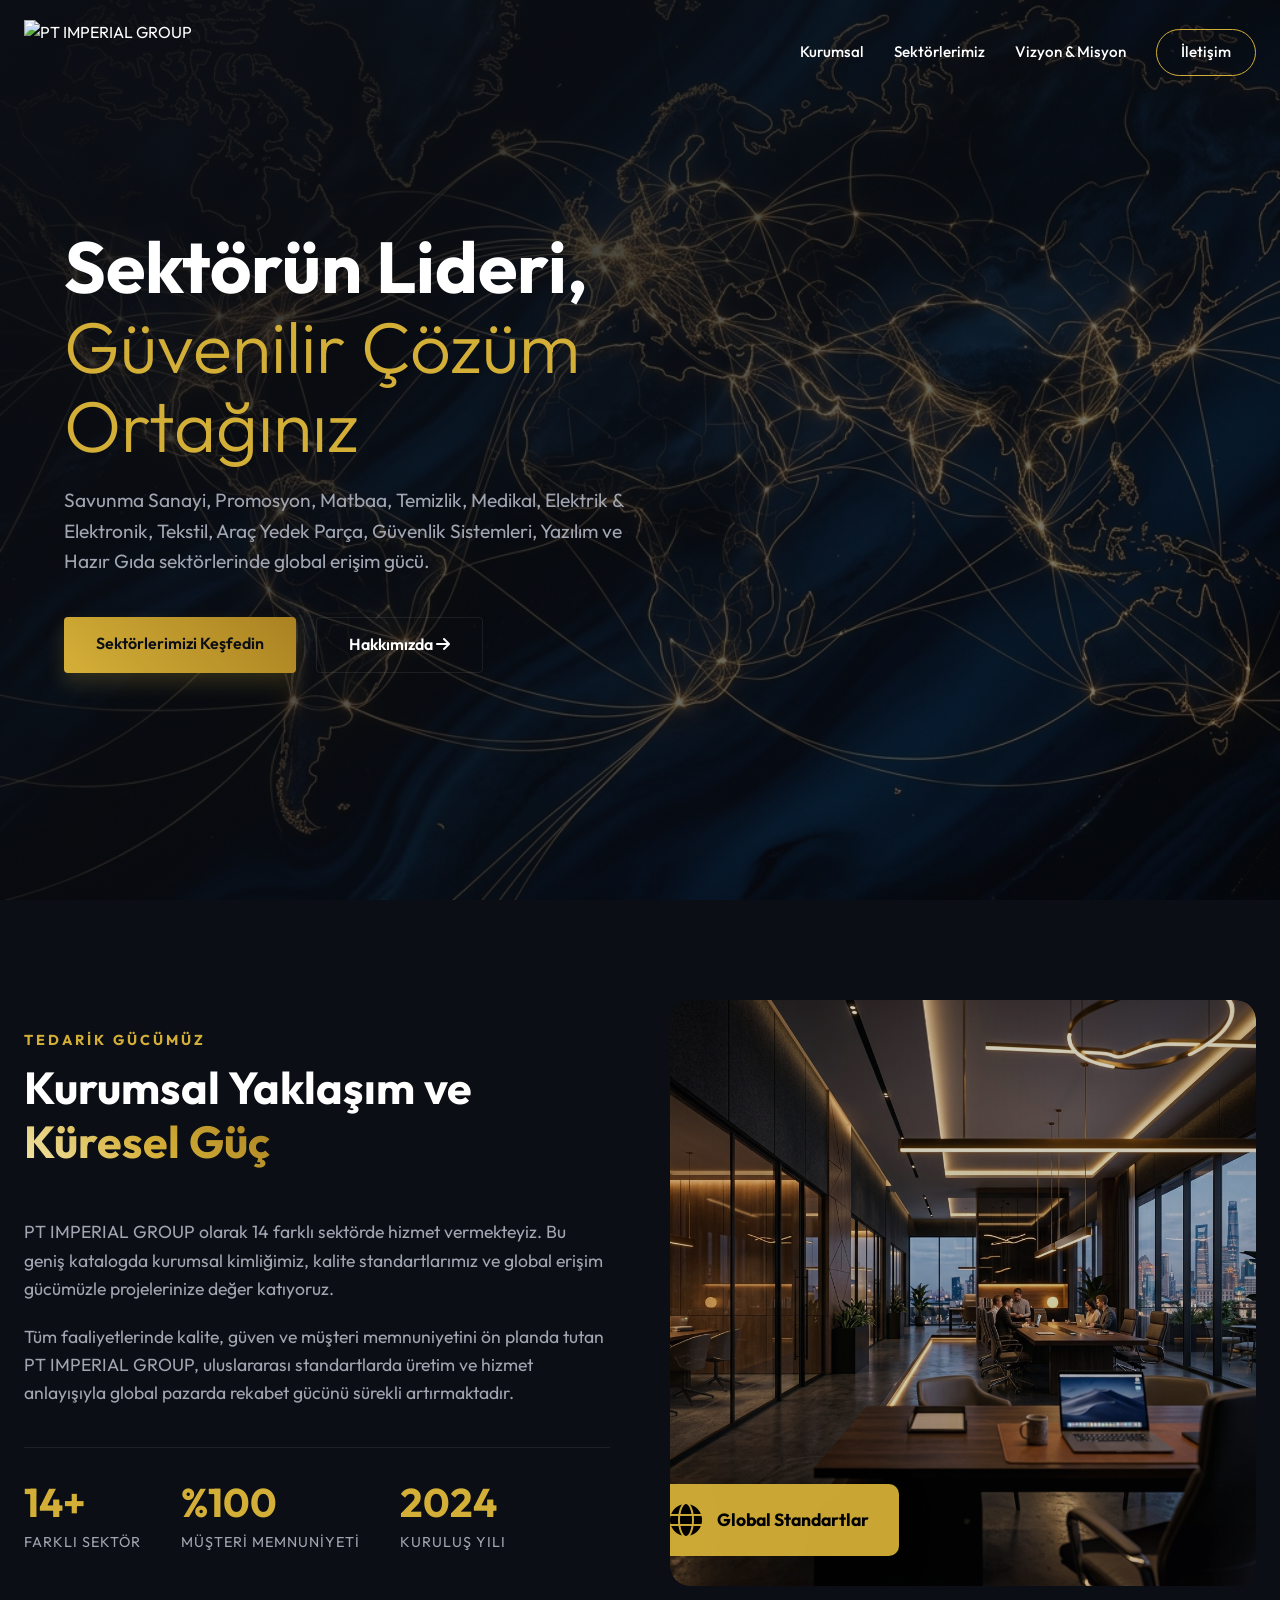
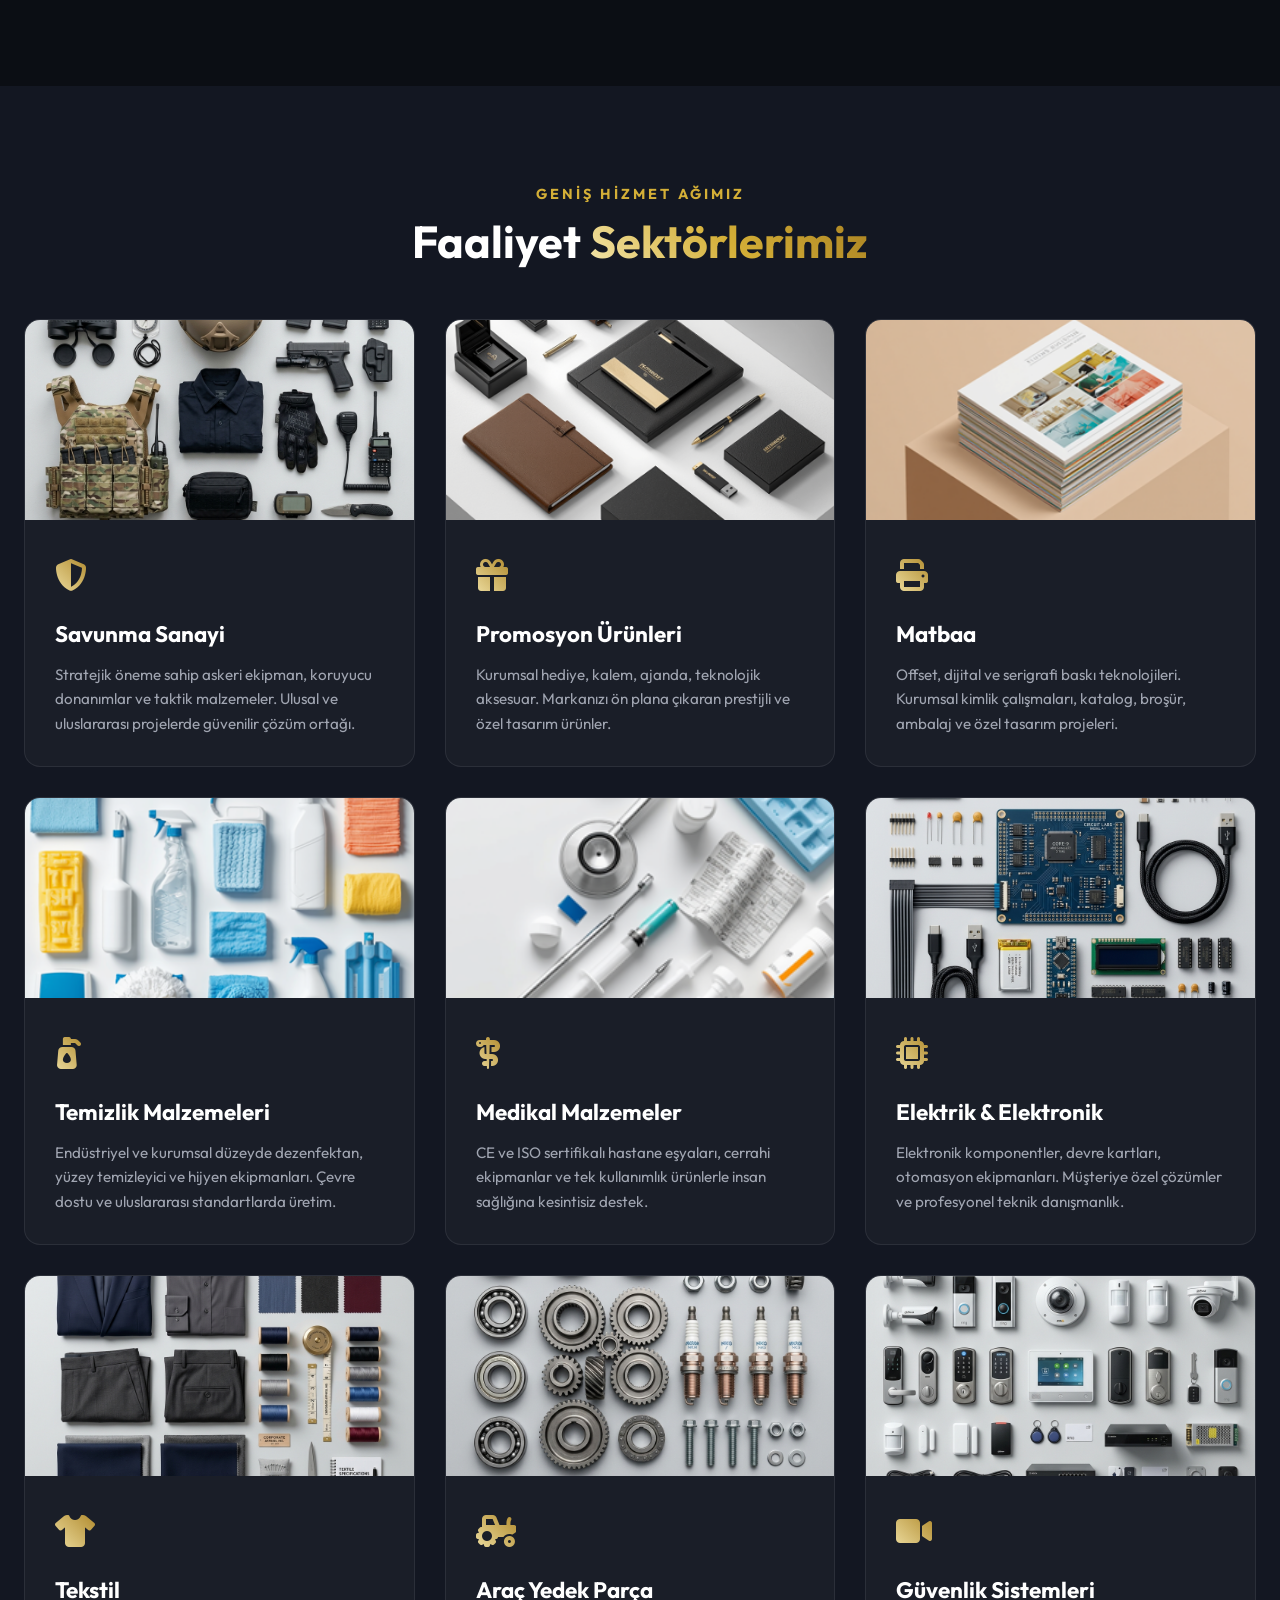
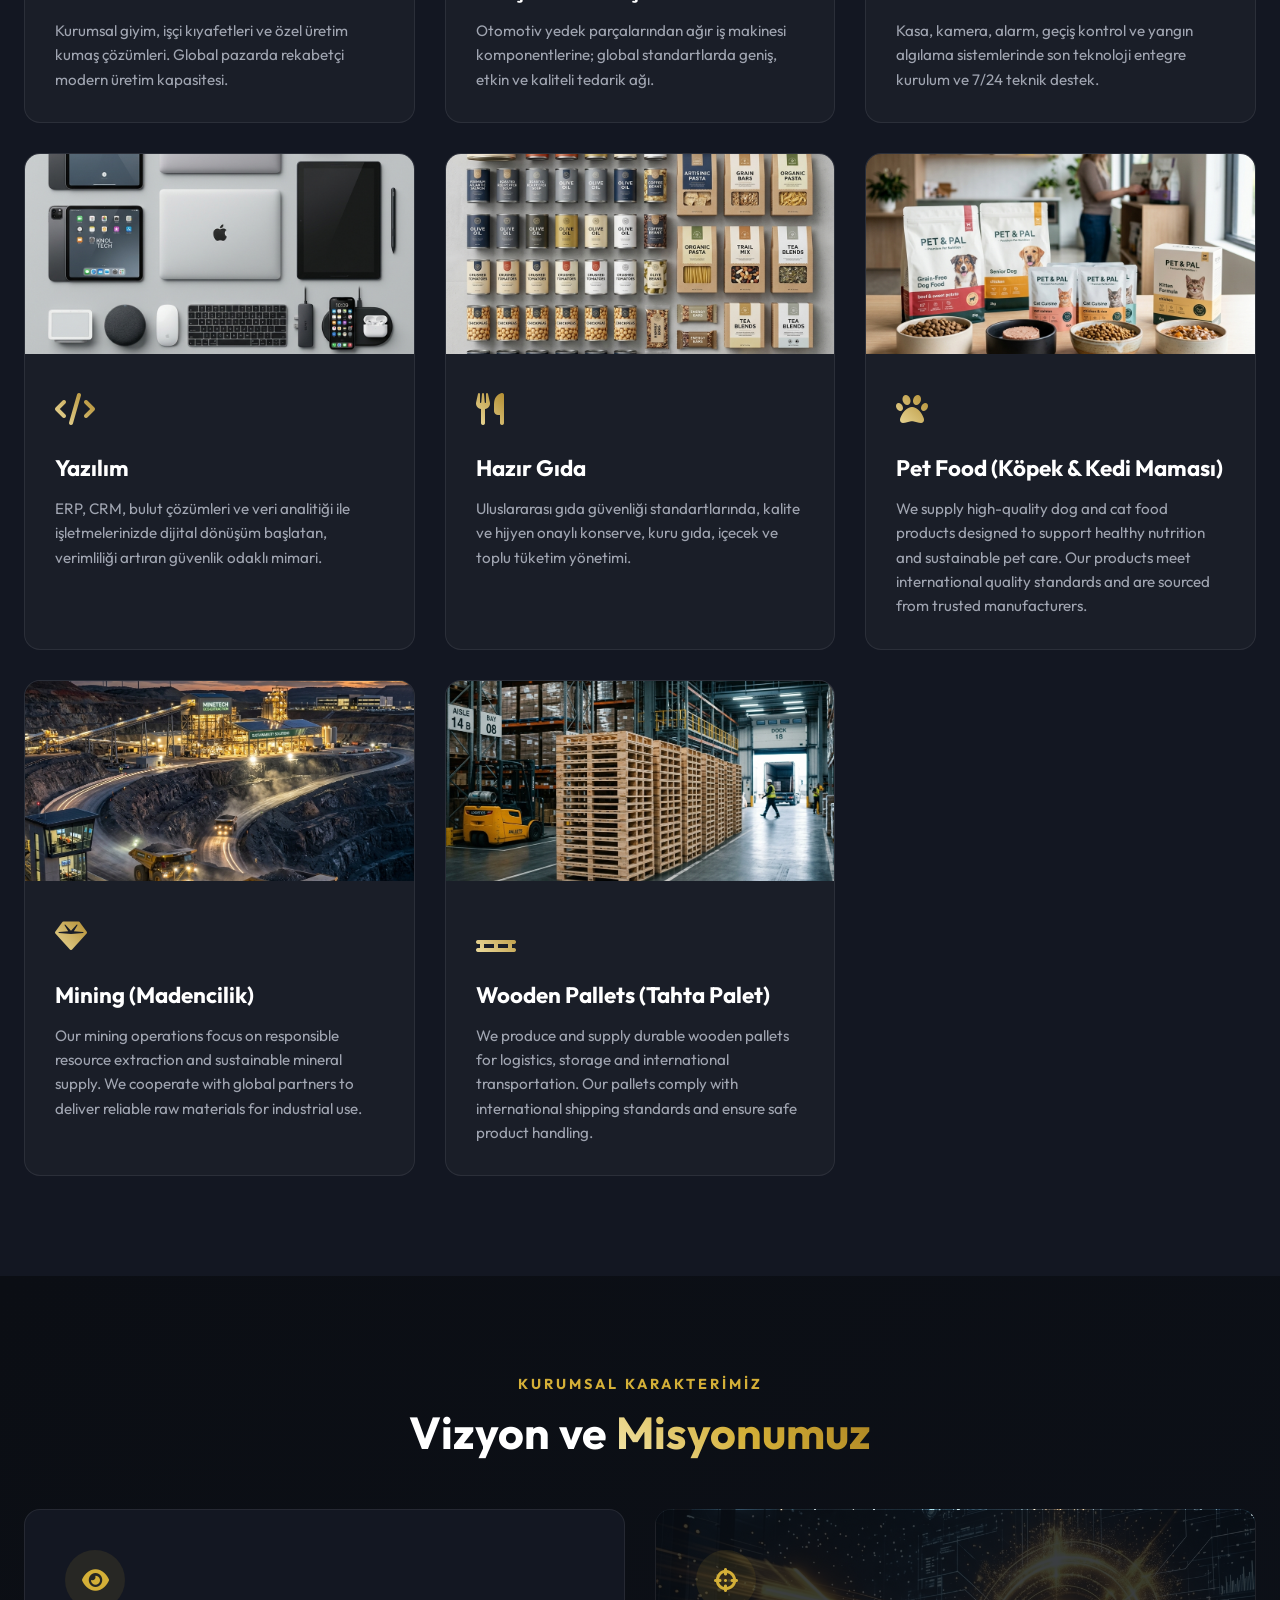
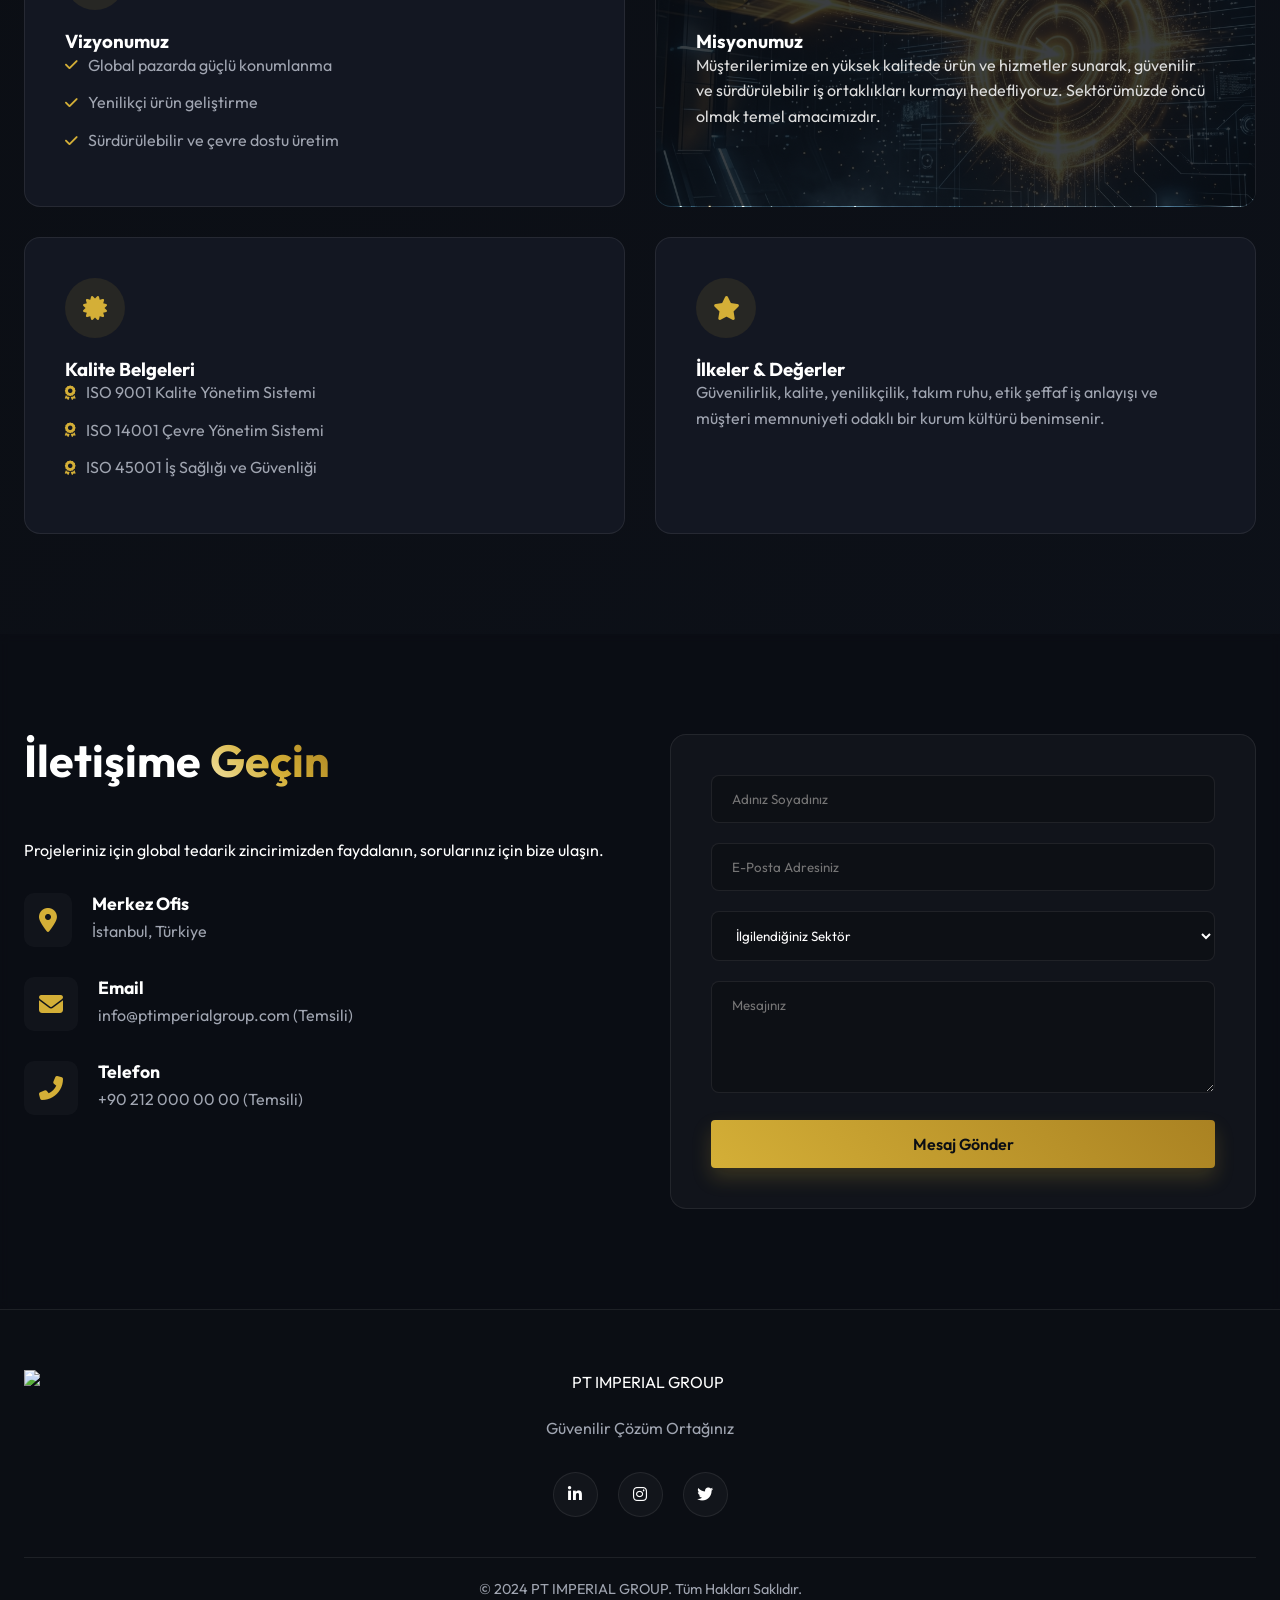
==== commit c624b11e: "Integrate image logo dynamically into site header and footer" ====
--- a/index.html
+++ b/index.html
@@ -23,7 +23,7 @@
     <nav class="navbar">
         <div class="nav-container">
             <a href="#" class="logo">
-                <span class="logo-text">PT IMPERIAL <span class="gold-text">GROUP</span></span>
+                <img src="assets/logo.png" alt="PT IMPERIAL GROUP" class="site-logo">
             </a>
             <div class="nav-links">
                 <a href="#kurumsal">Kurumsal</a>
@@ -391,7 +391,7 @@
     <!-- Footer -->
     <footer class="footer">
         <div class="container text-center">
-            <h2 class="footer-logo">PT IMPERIAL <span class="gold-text">GROUP</span></h2>
+            <img src="assets/logo.png" alt="PT IMPERIAL GROUP" class="footer-site-logo">
             <p class="footer-desc">Güvenilir Çözüm Ortağınız</p>
             <div class="social-links">
                 <a href="#"><i class="fab fa-linkedin-in"></i></a>
--- a/css/style.css
+++ b/css/style.css
@@ -167,6 +167,14 @@
     letter-spacing: 2px;
 }
 
+.site-logo {
+    height: 65px;
+    width: auto;
+    object-fit: contain;
+    transition: var(--transition);
+    display: block;
+}
+
 .nav-links {
     display: flex;
     gap: 30px;
@@ -556,6 +564,14 @@
     margin-bottom: 10px;
 }
 
+.footer-site-logo {
+    max-height: 120px;
+    width: auto;
+    margin: 0 auto 20px auto;
+    display: block;
+    object-fit: contain;
+}
+
 .footer-desc {
     color: var(--text-secondary);
     margin-bottom: 30px;
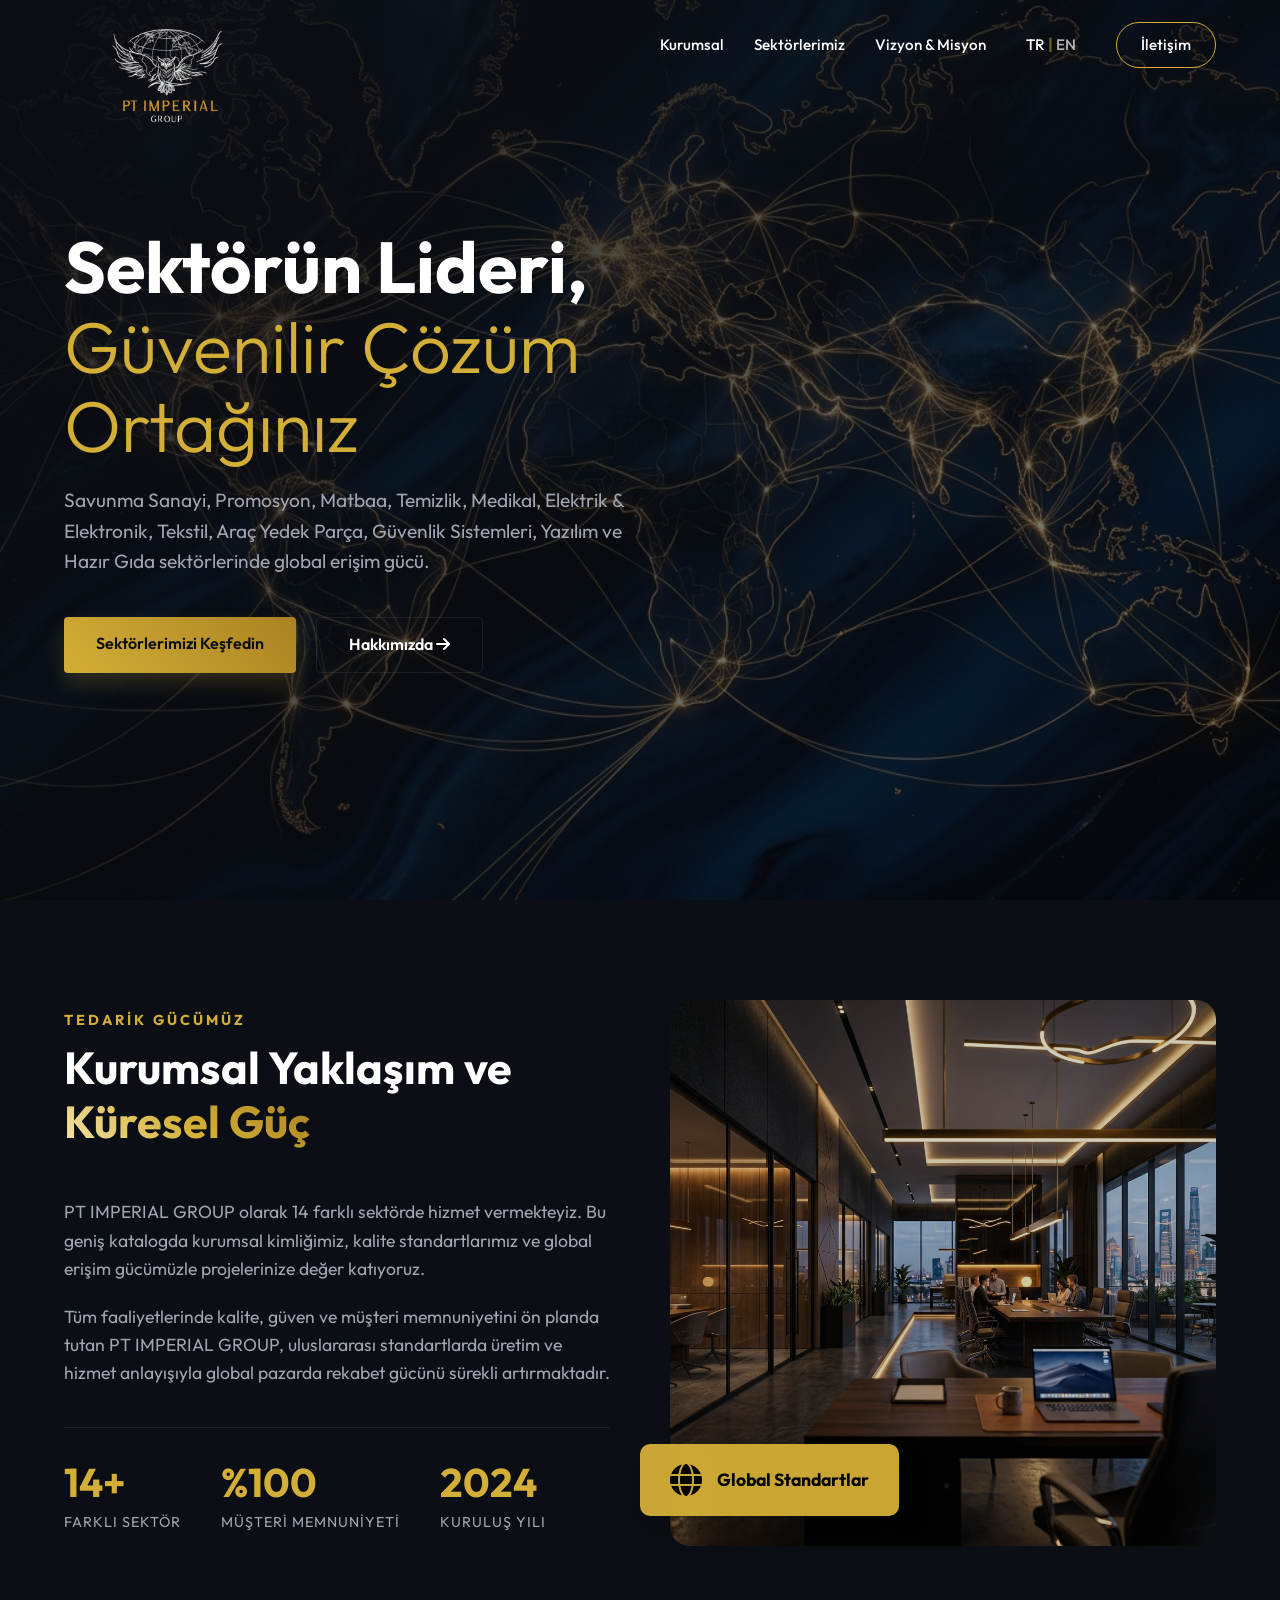
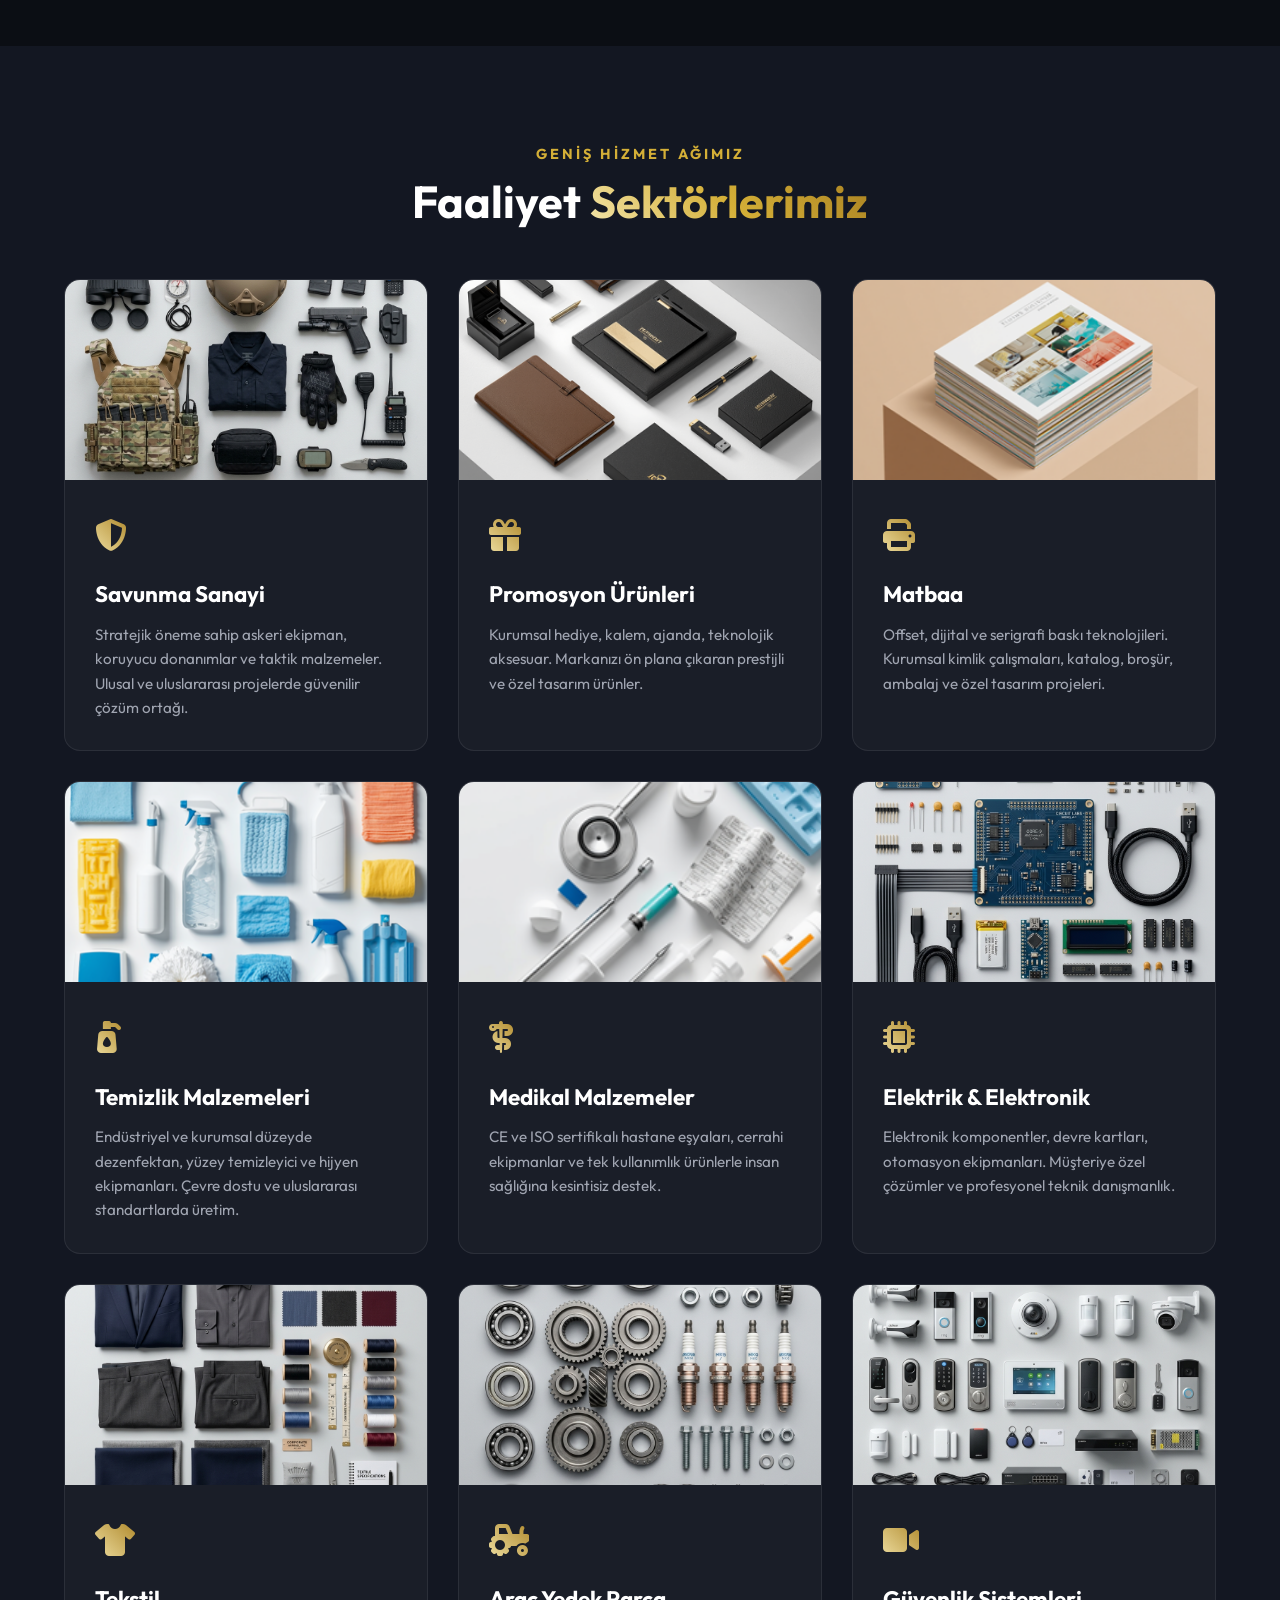
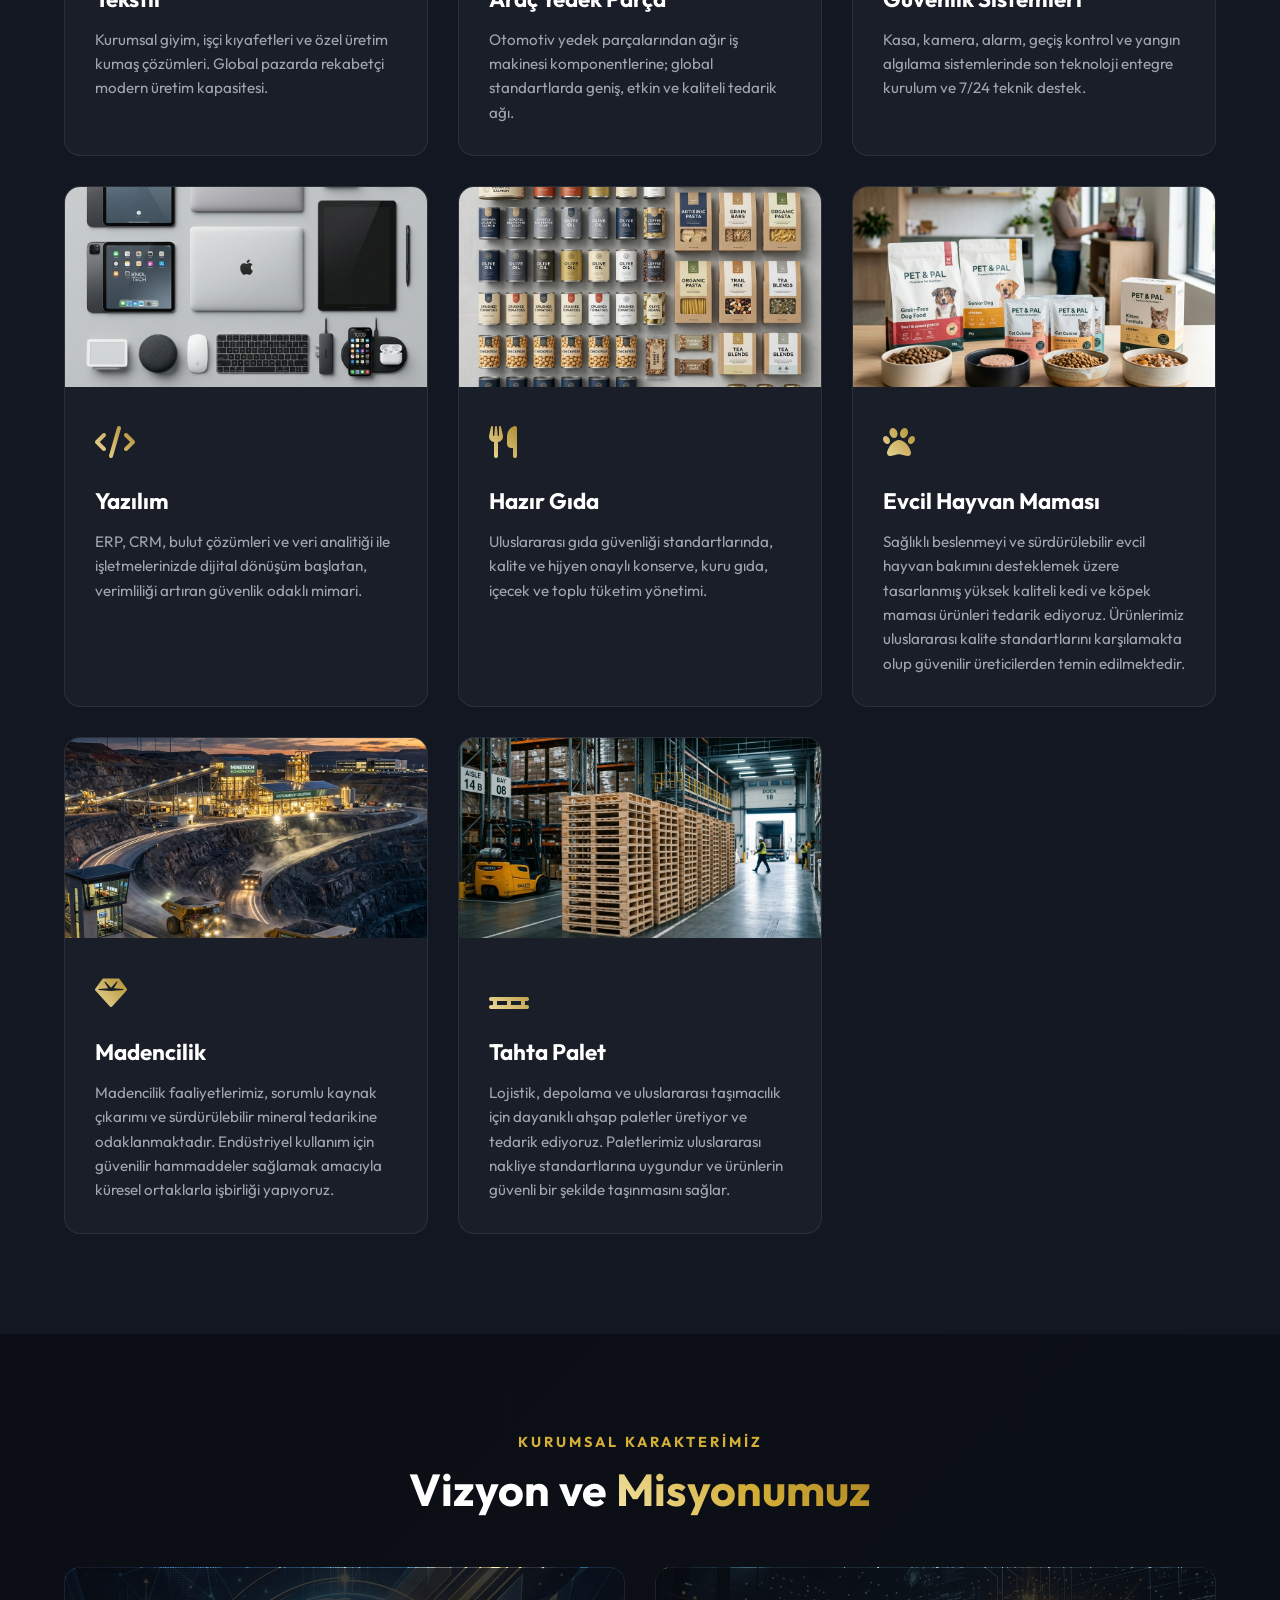
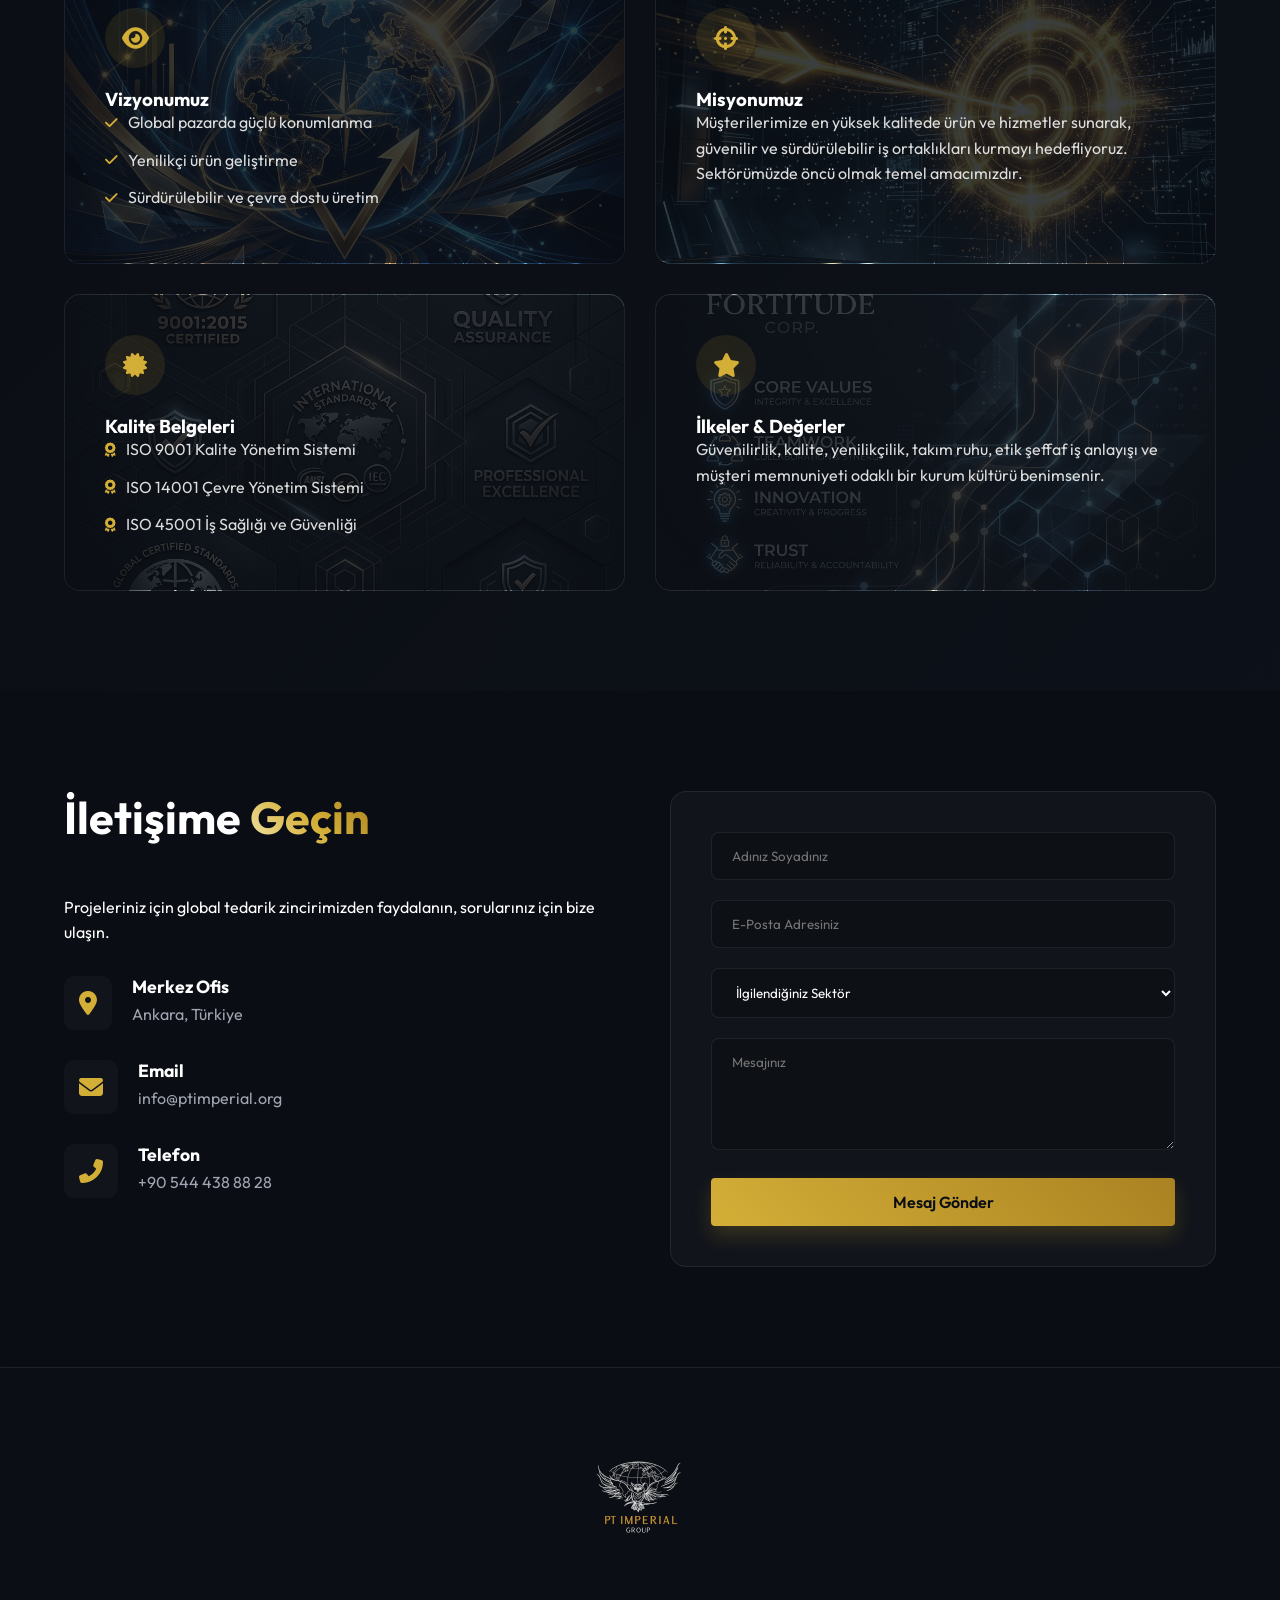
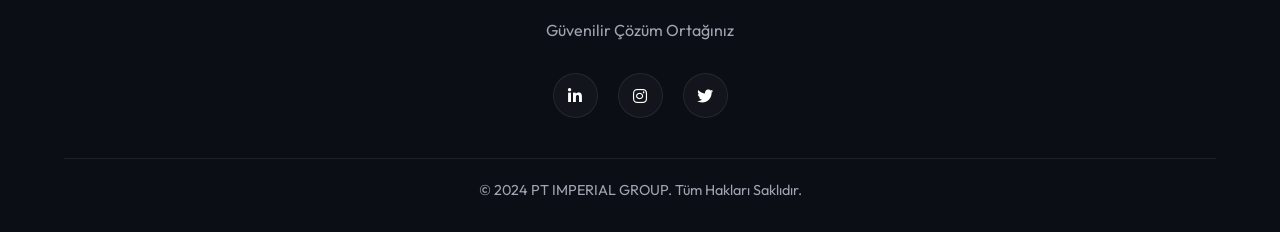
==== commit e426e79f: "Update contact email to info@ptimperial.org" ====
--- a/index.html
+++ b/index.html
@@ -29,6 +29,9 @@
                 <a href="#kurumsal">Kurumsal</a>
                 <a href="#sektorler">Sektörlerimiz</a>
                 <a href="#vizyon">Vizyon & Misyon</a>
+                <div style="display:inline-block; font-weight:700; color:var(--gold); margin:0 10px;">
+                    <a href="index.html" style="color:var(--text-primary);">TR</a> <span style="opacity:0.5;">|</span> <a href="en.html" style="opacity:0.7;">EN</a>
+                </div>
                 <a href="#iletisim" class="btn-outline">İletişim</a>
             </div>
             <div class="mobile-menu-btn">
@@ -43,6 +46,9 @@
         <a href="#sektorler">Sektörlerimiz</a>
         <a href="#vizyon">Vizyon & Misyon</a>
         <a href="#iletisim">İletişim</a>
+        <div style="margin-top: 15px; font-size: 1.2rem; font-weight: 700; color: var(--gold);">
+            <a href="index.html" style="color:var(--text-primary);">TR</a> <span style="opacity:0.5; margin: 0 10px;">|</span> <a href="en.html" style="opacity:0.7;">EN</a>
+        </div>
     </div>
 
     <!-- Hero Section -->
@@ -236,36 +242,36 @@
                 <!-- Sector 12 -->
                 <div class="sector-card scale-in">
                     <div class="sector-card-image">
-                        <img src="assets/pet_food.png" alt="Pet Food (Köpek & Kedi Maması)">
+                        <img src="assets/pet_food.png" alt="Evcil Hayvan Maması">
                     </div>
                     <div class="sector-card-content">
                         <div class="card-icon"><i class="fas fa-paw"></i></div>
-                        <h3>Pet Food (Köpek & Kedi Maması)</h3>
-                        <p>We supply high-quality dog and cat food products designed to support healthy nutrition and sustainable pet care. Our products meet international quality standards and are sourced from trusted manufacturers.</p>
+                        <h3>Evcil Hayvan Maması</h3>
+                        <p>Sağlıklı beslenmeyi ve sürdürülebilir evcil hayvan bakımını desteklemek üzere tasarlanmış yüksek kaliteli kedi ve köpek maması ürünleri tedarik ediyoruz. Ürünlerimiz uluslararası kalite standartlarını karşılamakta olup güvenilir üreticilerden temin edilmektedir.</p>
                     </div>
                 </div>
                 
                 <!-- Sector 13 -->
                 <div class="sector-card scale-in">
                     <div class="sector-card-image">
-                        <img src="assets/mining.png" alt="Mining (Madencilik)">
+                        <img src="assets/mining.png" alt="Madencilik">
                     </div>
                     <div class="sector-card-content">
                         <div class="card-icon"><i class="fas fa-gem"></i></div>
-                        <h3>Mining (Madencilik)</h3>
-                        <p>Our mining operations focus on responsible resource extraction and sustainable mineral supply. We cooperate with global partners to deliver reliable raw materials for industrial use.</p>
+                        <h3>Madencilik</h3>
+                        <p>Madencilik faaliyetlerimiz, sorumlu kaynak çıkarımı ve sürdürülebilir mineral tedarikine odaklanmaktadır. Endüstriyel kullanım için güvenilir hammaddeler sağlamak amacıyla küresel ortaklarla işbirliği yapıyoruz.</p>
                     </div>
                 </div>
                 
                 <!-- Sector 14 -->
                 <div class="sector-card scale-in">
                     <div class="sector-card-image">
-                        <img src="assets/wooden_pallets.png" alt="Wooden Pallets (Tahta Palet)">
+                        <img src="assets/wooden_pallets.png" alt="Tahta Palet">
                     </div>
                     <div class="sector-card-content">
                         <div class="card-icon"><i class="fas fa-pallet"></i></div>
-                        <h3>Wooden Pallets (Tahta Palet)</h3>
-                        <p>We produce and supply durable wooden pallets for logistics, storage and international transportation. Our pallets comply with international shipping standards and ensure safe product handling.</p>
+                        <h3>Tahta Palet</h3>
+                        <p>Lojistik, depolama ve uluslararası taşımacılık için dayanıklı ahşap paletler üretiyor ve tedarik ediyoruz. Paletlerimiz uluslararası nakliye standartlarına uygundur ve ürünlerin güvenli bir şekilde taşınmasını sağlar.</p>
                     </div>
                 </div>
 
@@ -285,14 +291,17 @@
             
             <div class="vision-grid">
                 
-                <div class="vision-box fade-in-up">
-                    <div class="v-icon"><i class="fas fa-eye"></i></div>
-                    <h3>Vizyonumuz</h3>
-                    <ul class="check-list">
-                        <li><i class="fas fa-check"></i> Global pazarda güçlü konumlanma</li>
-                        <li><i class="fas fa-check"></i> Yenilikçi ürün geliştirme</li>
-                        <li><i class="fas fa-check"></i> Sürdürülebilir ve çevre dostu üretim</li>
-                    </ul>
+                <div class="vision-box fade-in-up" style="background: url('assets/vision_box_bg.png') center/cover no-repeat; overflow: hidden; position: relative;">
+                    <div style="position: absolute; inset: 0; background: rgba(11,14,20,0.80); z-index: 1;"></div>
+                    <div style="position: relative; z-index: 2;">
+                        <div class="v-icon"><i class="fas fa-eye"></i></div>
+                        <h3>Vizyonumuz</h3>
+                        <ul class="check-list">
+                            <li><i class="fas fa-check" style="color: var(--gold);"></i> <span style="color: #ddd;">Global pazarda güçlü konumlanma</span></li>
+                            <li><i class="fas fa-check" style="color: var(--gold);"></i> <span style="color: #ddd;">Yenilikçi ürün geliştirme</span></li>
+                            <li><i class="fas fa-check" style="color: var(--gold);"></i> <span style="color: #ddd;">Sürdürülebilir ve çevre dostu üretim</span></li>
+                        </ul>
+                    </div>
                 </div>
                 
                 <div class="vision-box fade-in-up delay-1" style="background: url('assets/mission_bg.png') center/cover no-repeat; overflow: hidden; position: relative;">
@@ -304,20 +313,26 @@
                     </div>
                 </div>
 
-                <div class="vision-box fade-in-up delay-2">
-                    <div class="v-icon"><i class="fas fa-certificate"></i></div>
-                    <h3>Kalite Belgeleri</h3>
-                    <ul class="check-list">
-                        <li><i class="fas fa-award"></i> ISO 9001 Kalite Yönetim Sistemi</li>
-                        <li><i class="fas fa-award"></i> ISO 14001 Çevre Yönetim Sistemi</li>
-                        <li><i class="fas fa-award"></i> ISO 45001 İş Sağlığı ve Güvenliği</li>
-                    </ul>
-                </div>
-                
-                <div class="vision-box fade-in-up delay-3">
-                    <div class="v-icon"><i class="fas fa-star"></i></div>
-                    <h3>İlkeler & Değerler</h3>
-                    <p class="mission-text">Güvenilirlik, kalite, yenilikçilik, takım ruhu, etik şeffaf iş anlayışı ve müşteri memnuniyeti odaklı bir kurum kültürü benimsenir.</p>
+                <div class="vision-box fade-in-up delay-2" style="background: url('assets/quality_bg.png') center/cover no-repeat; overflow: hidden; position: relative;">
+                    <div style="position: absolute; inset: 0; background: rgba(11,14,20,0.80); z-index: 1;"></div>
+                    <div style="position: relative; z-index: 2;">
+                        <div class="v-icon"><i class="fas fa-certificate"></i></div>
+                        <h3>Kalite Belgeleri</h3>
+                        <ul class="check-list">
+                            <li><i class="fas fa-award" style="color: var(--gold);"></i> <span style="color: #ddd;">ISO 9001 Kalite Yönetim Sistemi</span></li>
+                            <li><i class="fas fa-award" style="color: var(--gold);"></i> <span style="color: #ddd;">ISO 14001 Çevre Yönetim Sistemi</span></li>
+                            <li><i class="fas fa-award" style="color: var(--gold);"></i> <span style="color: #ddd;">ISO 45001 İş Sağlığı ve Güvenliği</span></li>
+                        </ul>
+                    </div>
+                </div>
+                
+                <div class="vision-box fade-in-up delay-3" style="background: url('assets/values_bg.png') center/cover no-repeat; overflow: hidden; position: relative;">
+                    <div style="position: absolute; inset: 0; background: rgba(11,14,20,0.80); z-index: 1;"></div>
+                    <div style="position: relative; z-index: 2;">
+                        <div class="v-icon"><i class="fas fa-star"></i></div>
+                        <h3>İlkeler & Değerler</h3>
+                        <p class="mission-text" style="color: #ddd;">Güvenilirlik, kalite, yenilikçilik, takım ruhu, etik şeffaf iş anlayışı ve müşteri memnuniyeti odaklı bir kurum kültürü benimsenir.</p>
+                    </div>
                 </div>
 
             </div>
@@ -338,21 +353,21 @@
                             <i class="fas fa-map-marker-alt"></i>
                             <div>
                                 <h4>Merkez Ofis</h4>
-                                <p>İstanbul, Türkiye</p>
+                                <p>Ankara, Türkiye</p>
                             </div>
                         </div>
                         <div class="info-item">
                             <i class="fas fa-envelope"></i>
                             <div>
                                 <h4>Email</h4>
-                                <p>info@ptimperialgroup.com (Temsili)</p>
+                                <p>info@ptimperial.org</p>
                             </div>
                         </div>
                         <div class="info-item">
                             <i class="fas fa-phone-alt"></i>
                             <div>
                                 <h4>Telefon</h4>
-                                <p>+90 212 000 00 00 (Temsili)</p>
+                                <p>+90 544 438 88 28</p>
                             </div>
                         </div>
                     </div>
--- a/css/style.css
+++ b/css/style.css
@@ -22,6 +22,7 @@
 
 html {
     scroll-behavior: smooth;
+    overflow-x: hidden;
 }
 
 body {
@@ -49,7 +50,7 @@
 .container {
     max-width: 1280px;
     margin: 0 auto;
-    padding: 0 24px;
+    padding: 0 5%;
 }
 
 .text-center {
@@ -139,7 +140,8 @@
     top: 0;
     width: 100%;
     z-index: 1000;
-    padding: 20px 0;
+    padding: 10px 0;
+    height: 90px;
     transition: var(--transition);
     background: transparent;
 }
@@ -158,7 +160,15 @@
     align-items: center;
     max-width: 1280px;
     margin: 0 auto;
-    padding: 0 24px;
+    padding: 0 5%;
+    height: 100%;
+}
+
+.logo {
+    position: relative;
+    display: flex;
+    align-self: flex-start;
+    margin-top: -25px;
 }
 
 .logo-text {
@@ -168,11 +178,20 @@
 }
 
 .site-logo {
-    height: 65px;
+    height: 210px;
     width: auto;
+    display: block;
+    transition: var(--transition);
+    z-index: 1001;
+    pointer-events: auto;
     object-fit: contain;
-    transition: var(--transition);
-    display: block;
+}
+.logo::after {
+    content: '';
+    position: absolute;
+    inset: 0;
+    z-index: 1002;
+    cursor: pointer;
 }
 
 .nav-links {
@@ -244,7 +263,9 @@
 .hero-content {
     position: relative;
     z-index: 2;
-    max-width: 800px;
+    width: 100%;
+    max-width: 1280px;
+    margin: 0 auto;
     padding: 0 5%;
 }
 
@@ -264,6 +285,7 @@
     font-size: 4.5rem;
     margin-bottom: 20px;
     line-height: 1.1;
+    max-width: 800px;
 }
 
 .hero h1 span {
@@ -321,7 +343,7 @@
 .about-image {
     position: relative;
     border-radius: 20px;
-    overflow: hidden;
+    /* overflow: hidden; Removed to prevent the experience-badge from being cut off */
 }
 
 .about-image img {
@@ -565,9 +587,10 @@
 }
 
 .footer-site-logo {
-    max-height: 120px;
+    max-height: 160px;
     width: auto;
-    margin: 0 auto 20px auto;
+    max-width: 100%;
+    margin: 0 auto 30px auto;
     display: block;
     object-fit: contain;
 }
@@ -655,7 +678,7 @@
 /* Responsive */
 @media (max-width: 992px) {
     .container {
-        padding: 0 20px;
+        padding: 0 5%;
     }
     
     .section-padding {
